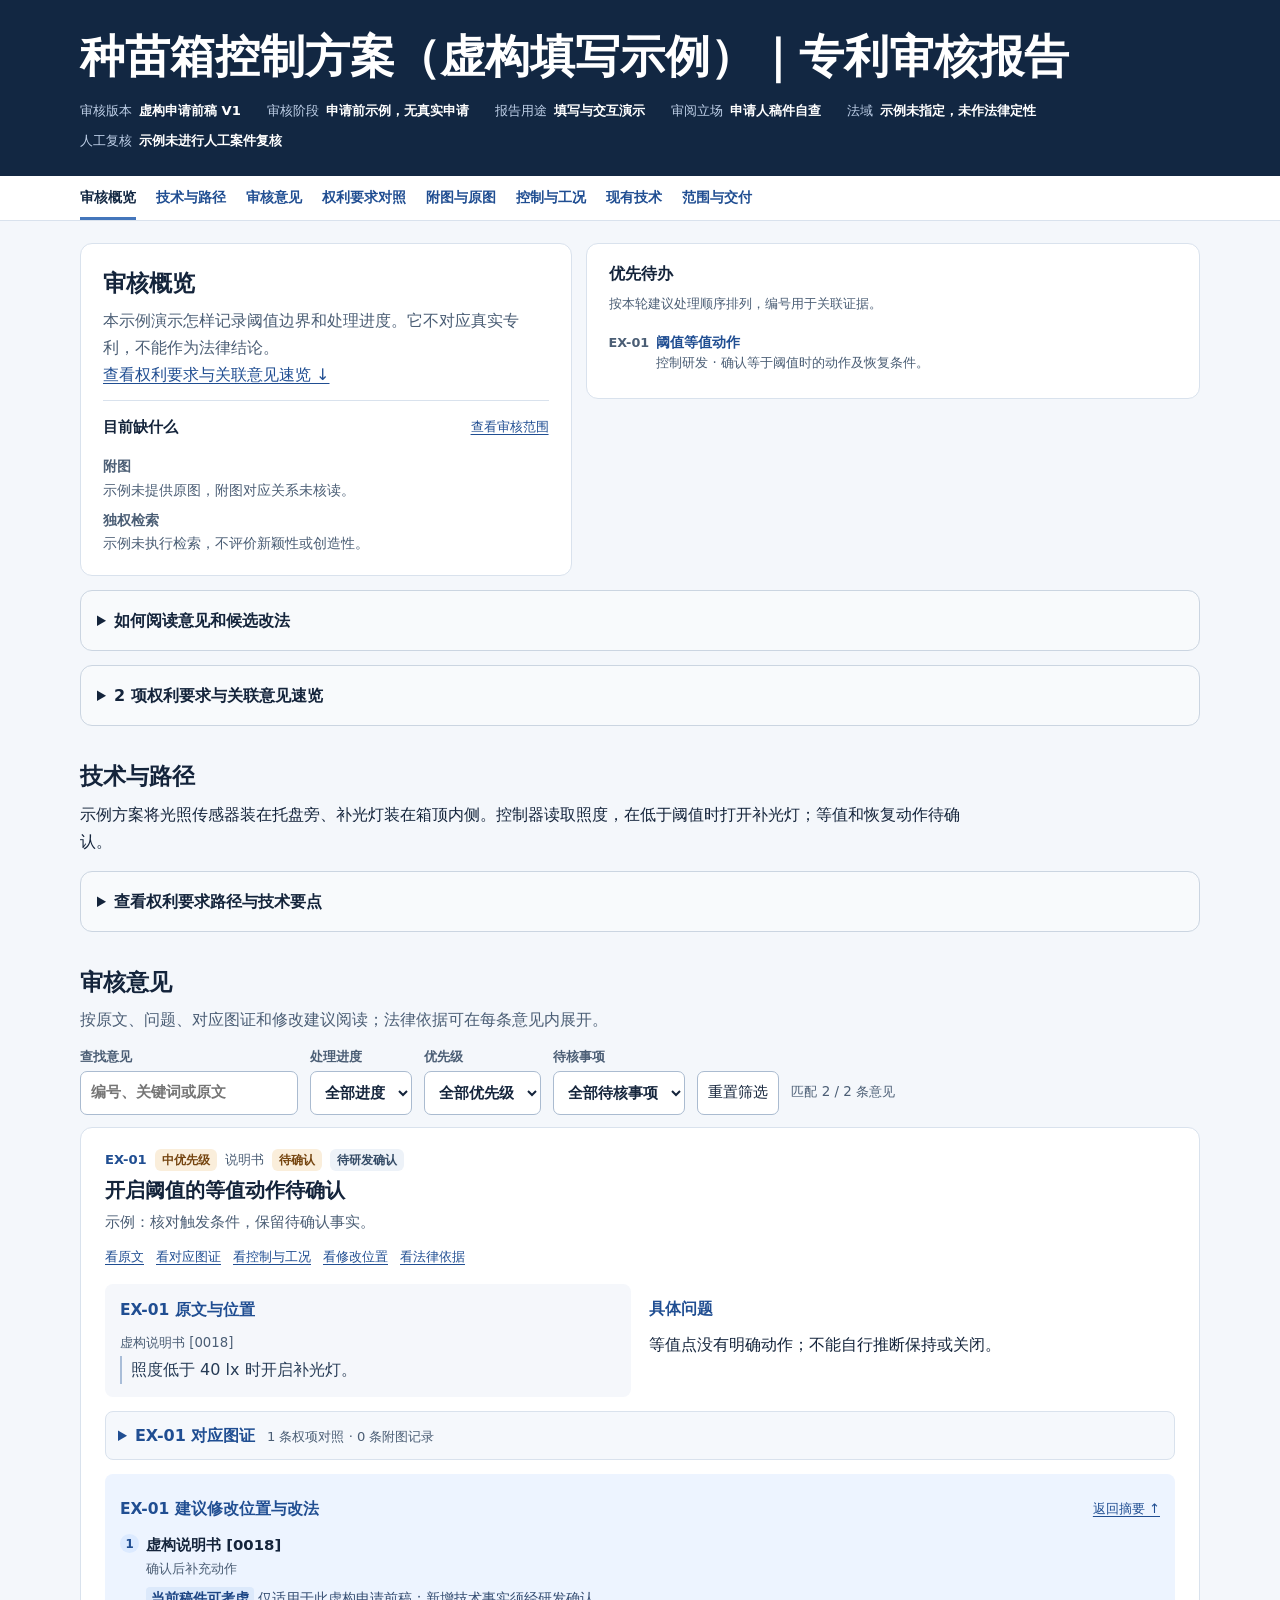
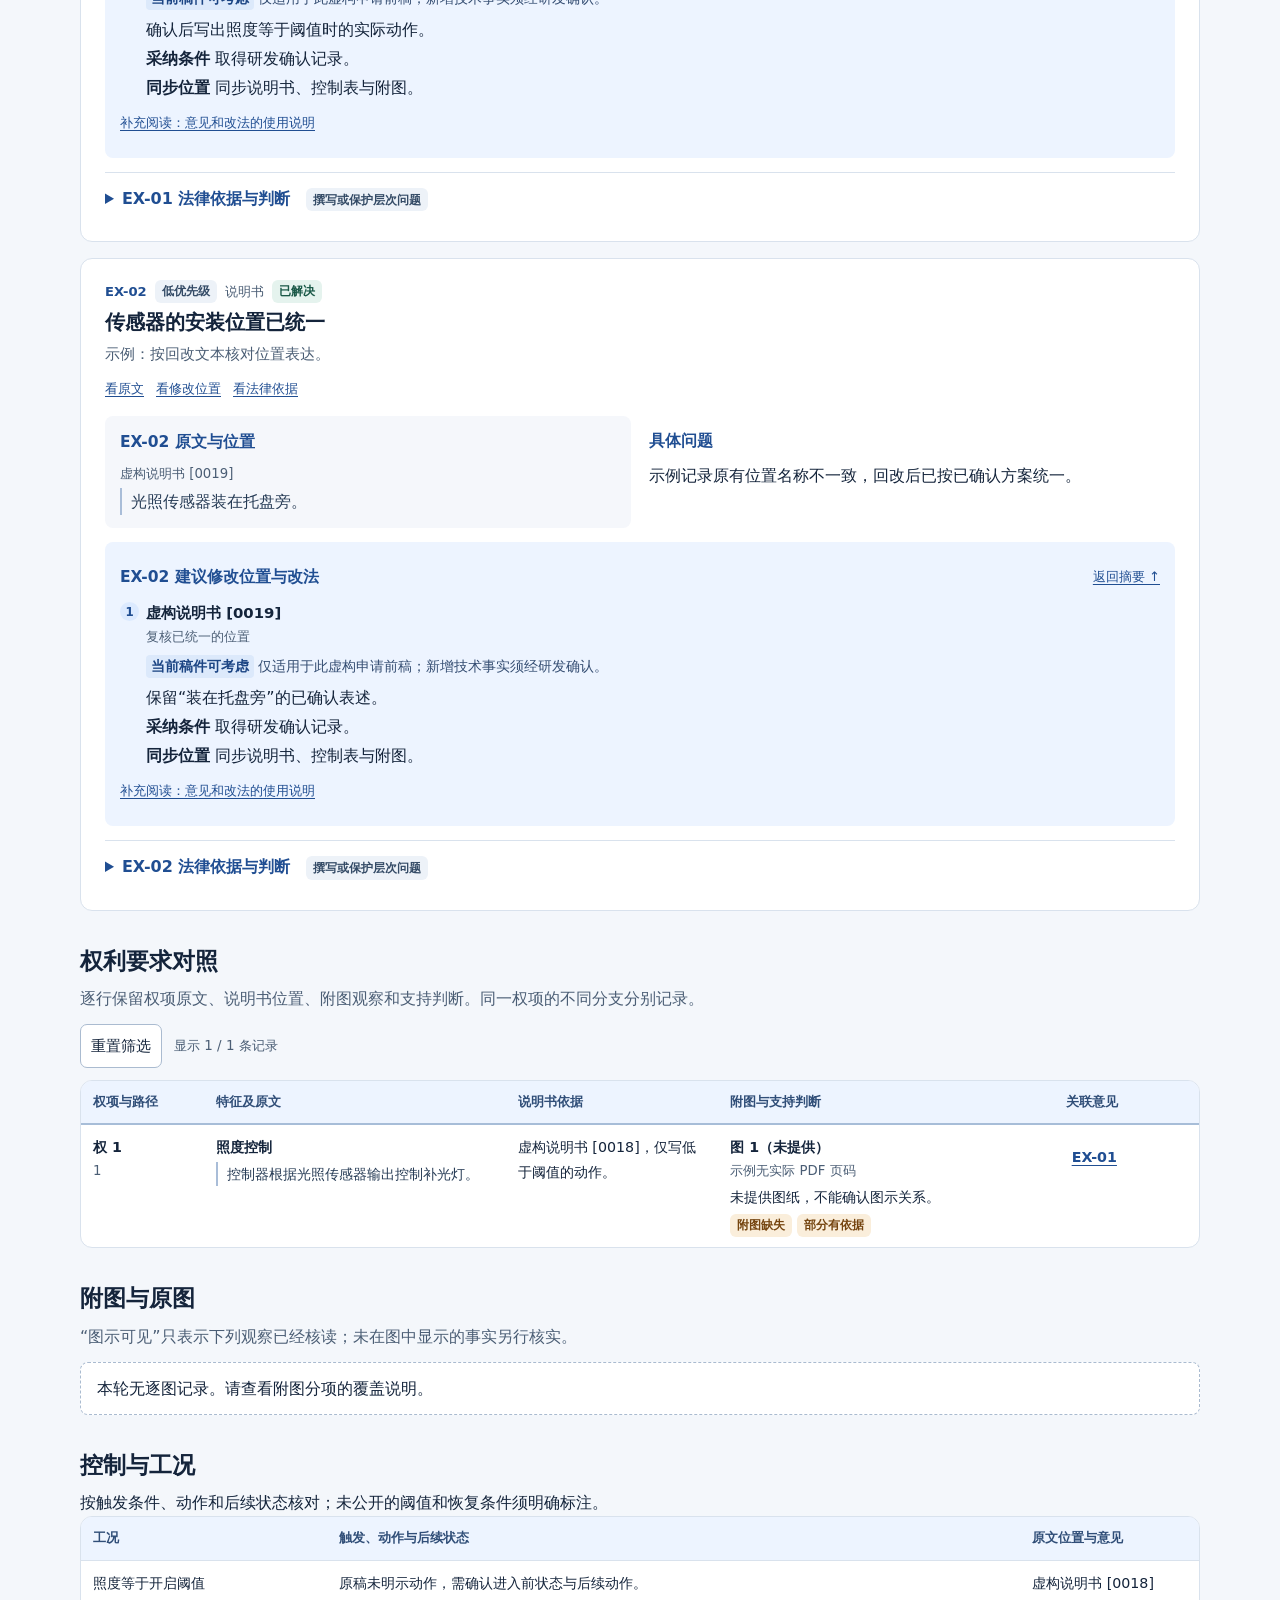
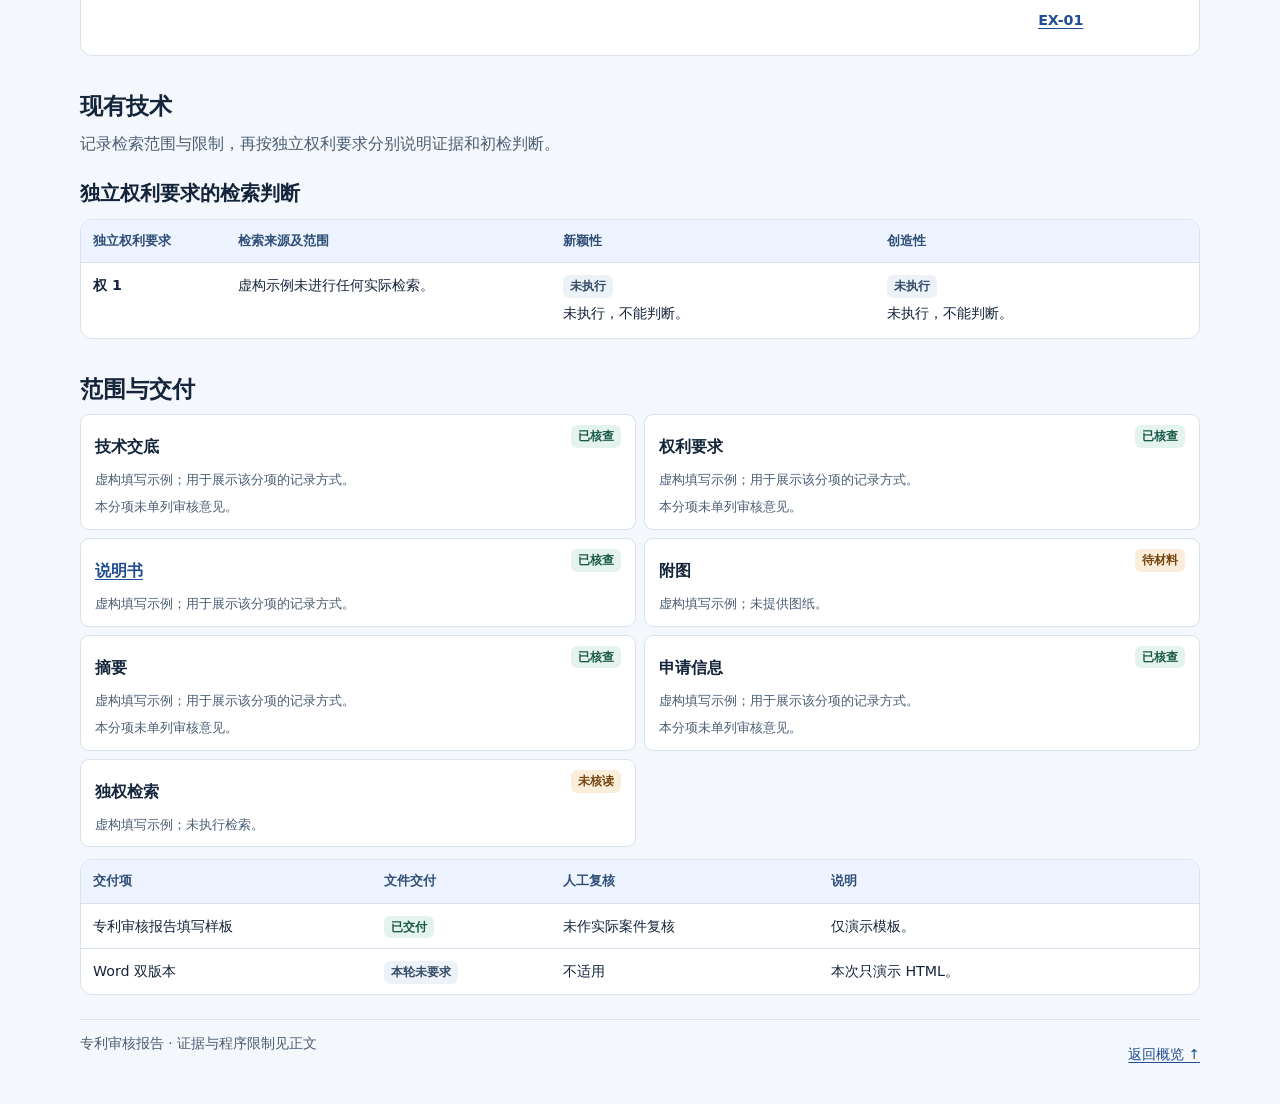
==== patent-draft-review/examples/example-report.html @ 69f3746d "Publish Patent Review Kit v0.4.0" ====
<!doctype html>
<html lang="zh-CN">
<head>
  <meta charset="utf-8">
  <meta name="viewport" content="width=device-width, initial-scale=1">
  <title>种苗箱控制方案（虚构填写示例）｜专利审核报告</title>
  <style>:root {
  color-scheme: light;
  --bg: #f4f7fb;
  --paper: #fff;
  --ink: #14243b;
  --muted: #4b5e75;
  --blue: #204e92;
  --line: #d9e2ed;
  --soft: #edf4ff;
  font: 16px/1.7 "Microsoft YaHei UI", "PingFang SC", "Noto Sans CJK SC", system-ui, sans-serif;
}
* { box-sizing: border-box; }
body { margin: 0; background: var(--bg); color: var(--ink); }
[hidden] { display: none !important; }
a { color: var(--blue); text-underline-offset: .2em; }
a:hover { color: #13386d; }
:focus-visible { outline: 3px solid #2867bc; outline-offset: 4px; }
.container { width: min(1120px, calc(100% - 48px)); margin-inline: auto; }
h1, h2, h3, h4, h5, p, dl, dd { margin: 0; }
h1, h2, h3, p, li, td, dd, a { overflow-wrap: anywhere; }
h2 { font-size: 1.45rem; line-height: 1.35; }
h3 { font-size: 1.28rem; line-height: 1.45; }
h4 { font-size: .88rem; color: var(--blue); margin-bottom: 8px; }
.skip { position: absolute; top: 10px; left: 20px; z-index: 5; padding: 8px 16px; background: white; transform: translateY(-150%); }
.skip:focus { transform: none; }
.hero { background: #122742; color: white; padding: 30px 0 24px; }
h1 { font-size: clamp(1.85rem, 5vw, 2.8rem); letter-spacing: -.025em; line-height: 1.2; margin-bottom: 16px; }

.patent-meta { display: flex; flex-wrap: wrap; gap: 8px 26px; }
.patent-meta > div { display: flex; flex-wrap: wrap; gap: 2px 7px; min-width: 0; max-width: 100%; font-size: .82rem; }
.patent-meta dt { color: #bfd0e8; }
.patent-meta dd { min-width: 0; font-weight: 700; font-variant-numeric: tabular-nums; white-space: pre-wrap; }
.navigation { position: sticky; top: 0; z-index: 2; background: var(--paper); border-bottom: 1px solid var(--line); }
.navigation .container { display: flex; flex-wrap: wrap; align-items: center; gap: 0 20px; }
.navigation a { display: inline-flex; align-items: center; min-height: 44px; text-decoration: none; font-weight: 700; font-size: .88rem; white-space: nowrap; }
.navigation a:hover, .navigation a:focus-visible { text-decoration: underline; }
.navigation a[aria-current="location"] { box-shadow: inset 0 -3px #4476bb; color: #122742; }
section, .issue, .original, .related, .related-records, .legal, .edits, #main { scroll-margin-top: calc(var(--nav-height, 89px) + 18px); }
main { padding-block: 22px 28px; }
.overview { display: grid; grid-template-columns: 1fr 1.25fr; align-items: start; gap: 14px; }
.panel, .issue, table { background: var(--paper); border: 1px solid var(--line); border-radius: 12px; }
.summary, .priority { padding: 19px 22px; min-width: 0; }
.summary h2 { margin-block: 4px 8px; }
.summary p, .intro { color: var(--muted); }

.gaps { border-top: 1px solid var(--line); margin-top: 12px; padding-top: 4px; }
.section-head { display: flex; align-items: center; justify-content: space-between; gap: 0 10px; flex-wrap: wrap; }
.section-head h4 { margin: 0; }
.gaps h3 { font-size: .95rem; }
.gaps ul { list-style: none; padding: 0; margin: 0; color: var(--muted); font-size: .87rem; }
.gaps li + li { margin-top: 3px; }
.gaps a, .return-link { display: inline-flex; min-height: 44px; align-items: center; font-size: .82rem; }
.priority h2 { font-size: 1.02rem; }
.priority ul { margin: 6px 0 0; padding: 0; list-style: none; }
.priority li { display: flex; align-items: center; gap: 8px; min-height: 44px; border-bottom: 1px solid var(--line); color: var(--muted); font-size: .88rem; }
.priority li:last-child { border: 0; }
.priority a:hover { text-decoration: underline; }
.priority a { flex: 1; display: flex; align-items: center; min-width: 0; min-height: 44px; padding-block: 5px; text-decoration: none; line-height: 1.45; font-weight: 700; }
.priority .action-link { display: grid; grid-template-columns: 3.4em minmax(0, 1fr); align-items: baseline; padding-block: 6px; }
.action-link > b { color: var(--muted); font-size: .8rem; overflow-wrap: anywhere; }
.action-link small { font-weight: 400; line-height: 1.4; margin-top: 2px; }
.keep { white-space: nowrap; }
.section { margin-top: 34px; }
.section > h2 { margin-bottom: 9px; }
.intro { margin-bottom: 12px; }
.toolbar { display: flex; flex-wrap: wrap; align-items: flex-end; gap: 8px 12px; margin-bottom: 12px; }
.toolbar label { display: grid; gap: 3px; min-width: 0; max-width: 100%; font-size: .81rem; color: var(--muted); font-weight: 700; }
button, select, input { font: inherit; font-size: .91rem; color: var(--ink); min-height: 44px; border: 1px solid #aabbd0; border-radius: 7px; padding: 6px 10px; background: var(--paper); }
input { width: 15em; max-width: 100%; }
select { min-width: 0; max-width: min(19em, 100%); }
button { cursor: pointer; }
button:hover { background: var(--soft); }
output { align-self: flex-end; min-height: 44px; display: flex; align-items: center; font-size: .84rem; color: var(--muted); }
.empty { padding: 12px 16px; border: 1px dashed #aabbd0; border-radius: 8px; background: var(--paper); }
.issue-list { display: grid; gap: 16px; }
.issue { padding: 21px 24px; }
.issue:target { border-left: 3px solid #4476bb; }
.issue-meta { display: flex; flex-wrap: wrap; align-items: center; gap: 8px; font-size: .82rem; color: var(--muted); }
.issue-meta b { color: var(--blue); font-variant-numeric: tabular-nums; }
.filter-exception { color: #754510; }
.chip { display: inline-block; border-radius: 6px; padding: 2px 7px; background: #edf2f8; color: #344b66; font-size: .76rem; font-weight: 700; line-height: 1.55; }
.chip.high, .chip.danger { color: #852e28; background: #fbe9e6; }
.chip.medium, .chip.partial, .chip.unclear, .chip.warn { color: #754510; background: #faeedb; }
.chip.reviewed, .chip.seen, .chip.supported, .chip.good { color: #195847; background: #e5f3ee; }
.issue-heading { margin-block: 5px 4px; }
.issue-summary { color: var(--muted); font-size: .93rem; }
.issue-jumps { display: flex; gap: 0 12px; flex-wrap: wrap; font-size: .83rem; margin-bottom: 5px; }
.issue-jumps a { display: inline-flex; align-items: center; min-height: 44px; }
.issue-reading { display: grid; grid-template-columns: repeat(2, minmax(0, 1fr)); gap: 18px; }
.issue ul, .issue ol { padding: 0; margin: 0; list-style: none; }
.original { padding: 13px 15px; background: #f5f7fb; border-radius: 8px; }
.original li + li, .legal li + li, .edits li + li { margin-top: 9px; }
.location, .sub, small { display: block; color: var(--muted); font-size: .83rem; }
.original blockquote + .location { margin-top: 7px; }
blockquote { margin: 2px 0 0; border-left: 2px solid #a9bdd8; padding-left: 9px; color: #263b55; }
.finding { padding-block: 12px; }
.related { margin-top: 14px; border: 1px solid var(--line); border-radius: 8px; background: #f5f8fc; }
.related summary { min-height: 44px; padding: 10px 12px; cursor: pointer; color: var(--blue); font-weight: 700; }
.related summary span { margin-inline-start: 6px; font-size: .82rem; color: var(--muted); font-weight: 400; }
.related-content { padding: 0 12px 6px; }
.related h5 { font-size: .88rem; color: var(--blue); margin: 10px 0 5px; }
.related-table th:first-child { width: 18%; }
.legal { margin-top: 14px; padding-top: 12px; border-top: 1px solid var(--line); }
.legal li p, .edits li p { margin-top: 2px; }
.legal strong, .edits strong { font-size: .93rem; }
.edits { margin-top: 14px; padding: 13px 15px; border-radius: 8px; background: var(--soft); }
.edits ol { counter-reset: edits; }
.edits li { position: relative; counter-increment: edits; padding-left: 26px; }
.edits li::before { content: counter(edits); position: absolute; left: 0; top: 3px; display: grid; place-items: center; width: 19px; height: 19px; border-radius: 50%; background: #dceaff; color: #204e92; font-size: .74rem; font-weight: 700; }
.stage-note { color: #344d72; font-size: .87rem; line-height: 1.5; padding-block: 4px; }
.stage-note b { display: inline-block; background: #dce9fb; color: #1c4584; padding: 1px 5px; border-radius: 4px; }
table { width: 100%; border-collapse: separate; border-spacing: 0; text-align: left; overflow: hidden; table-layout: fixed; }
th, td { vertical-align: top; padding: 10px 12px; }
th { background: var(--soft); font-size: .82rem; color: #304e78; }
td { font-size: .89rem; border-top: 1px solid var(--line); }
td p { margin-block: 3px; }
.cell-label { display: none; }
.table-wrap .issue-link { display: inline-flex; align-items: center; min-height: 44px; max-width: 100%; margin-inline-end: 3px; padding-inline: 6px; font-weight: 700; }
.coverage { display: grid; grid-template-columns: repeat(2, minmax(0, 1fr)); gap: 8px; margin-bottom: 12px; }
footer { display: flex; justify-content: space-between; gap: 8px; margin-top: 24px; padding-top: 12px; border-top: 1px solid var(--line); color: var(--muted); font-size: .85rem; }
footer a, .section-link { display: inline-flex; align-items: center; min-height: 44px; }
@media screen and (max-width: 780px) {
  .overview, .issue-reading { grid-template-columns: 1fr; gap: 10px; }
  .finding { padding-block: 4px; }
  table, tbody { display: block; border: 0; background: transparent; border-radius: 0; overflow: visible; }
  thead { position: absolute; clip-path: inset(50%); width: 1px; height: 1px; overflow: hidden; }
  tr { display: block; background: var(--paper); border: 1px solid var(--line); border-radius: 9px; padding: 7px 12px; margin-bottom: 8px; }
  td { display: grid; grid-template-columns: minmax(6.3em, 24%) minmax(0, 1fr); gap: 6px; border: 0; padding: 4px 0; }
  .cell-label { display: block; color: var(--muted); font-weight: 700; font-size: .79rem; }
}
@media screen and (max-width: 520px) {
  .container { width: calc(100% - 28px); }
  .hero { padding: 14px 0 12px; }
  h1 { margin-bottom: 10px; font-size: clamp(1.32rem, 5.7vw, 1.65rem); }
  .patent-meta { gap: 4px 12px; }
  .navigation .container { display: grid; grid-template-columns: repeat(4, minmax(0, 1fr)); gap: 0; text-align: center; }
  .navigation a { justify-content: center; white-space:normal; line-height:1.35; padding:6px 2px; }
  section, .issue, .original, .related, .related-records, .legal, .edits, #main { scroll-margin-top: calc(var(--nav-height, 89px) + 18px); }
  main { padding-top: 14px; }
  .section { margin-top: 26px; }
  .summary, .priority, .issue { padding: 14px; }
  .summary p { font-size: .93rem; line-height: 1.5; }
  .summary h2 { font-size: 1.25rem; margin-block: 2px 5px; }
  .issue h3 { font-size: 1.15rem; }
  .issue-heading { margin-bottom: 2px; }
  .coverage { grid-template-columns: 1fr; }
  .toolbar { display: grid; grid-template-columns: repeat(2, minmax(0, 1fr)); }
  .toolbar .search-control { grid-column: 1/-1; }
  input { width: 100%; }
  select { width: 100%; }
}
@media print {
  :root { font-size: 11pt; }
  body { background: white; }
  .container { width: 100%; }
  .hero { background: white; color: var(--ink); padding: 0; }
  .hero dt { color: var(--muted); }
  .navigation, .toolbar, .skip, .filter-empty, .issue-jumps, .related, .return-link, .filter-exception { display: none !important; }
  .overview, .issue-reading, .coverage { display: block; }
  .issue, .panel, .coverage-row { box-shadow: none; }
  .issue h3, .issue h4, h2 { break-after: avoid; }
  .issue li, tr { break-inside: avoid; }
  .issue[hidden] { display: block !important; }
  tr[hidden] { display: revert !important; }
}
@page { margin: 13mm; }

.copy { white-space: pre-wrap; overflow-wrap: anywhere; }
.chip { max-width: 100%; overflow-wrap: anywhere; }
.priority .chip { flex: none; }
.original, .finding, .coverage-row, .table-wrap { min-width: 0; }
.coverage-row { display: flex; justify-content: space-between; align-items: flex-start; gap: 8px; padding: 10px 14px; background: var(--paper); border: 1px solid var(--line); border-radius: 9px; }
.coverage-row .chip { flex: none; }
.section-link { font-weight: 700; }
.filter-empty { margin-bottom: 10px; }

.matrix th:nth-child(1) { width: 11%; }
.matrix th:nth-child(2) { width: 27%; }
.matrix th:nth-child(3) { width: 19%; }
.matrix th:nth-child(5) { width: 13%; }
.figure-table th:nth-child(1) { width: 20%; }
.figure-table th:nth-child(3) { width: 16%; }
.search-table th:nth-child(1) { width: 13%; }
.delivery-table th:nth-child(1) { width: 26%; }
.delivery-table th:nth-child(2) { width: 16%; }
@media print {
  .coverage-row { margin-bottom: 5px; break-inside: avoid; }
  .table-wrap .issue-link { min-height: 0; padding: 0; }
  th, td { padding: 5px; font-size: 9pt; }
}
  
      .review-extra{padding:1rem;border:1px solid #cbd5e1;border-radius:12px;background:#f8fafc;margin:1rem 0}
      .review-extra summary{font-weight:700;cursor:pointer}.review-extra ul{padding-inline-start:1.25rem}
      .review-extra li{margin:.5rem 0}.review-extra li small{margin-left:.4rem;color:#475569}
      .review-extra li p{margin:.25rem 0 .85rem}
      .review-gallery{display:grid;grid-template-columns:repeat(auto-fit,minmax(min(270px,100%),1fr));gap:1rem;margin-top:1rem}
      .review-gallery figure{margin:0}.review-gallery img{width:100%;height:auto;border:1px solid #cbd5e1;background:white}
      h1{letter-spacing:normal}
      h4{font-size:.97rem;font-weight:700}
      .reading-note{font-size:.82rem;color:var(--muted);margin-bottom:8px}
      .conclusion-points p+p{margin-top:10px}
      .conclusion-points b{display:block;color:var(--ink)}
      .chip.neutral{color:#344b66;background:#edf2f8}
      #mechanism>p{max-width:56rem;margin-bottom:12px}
      #mechanism .term-note{font-size:.88rem;color:var(--muted)}
      .document-key{padding:10px 14px;margin:4px 0 12px;background:#f5f7fb;border-radius:8px;font-size:.87rem}
      .document-key a{display:block;margin-top:4px}
      #drawing-pages,#reference-patents{margin-top:18px}
      #drawing-pages,#reference-patents,#reading-guide{scroll-margin-top:calc(var(--nav-height,89px) + 18px)}
      .legal summary{cursor:pointer;font-weight:700;color:var(--blue);padding-bottom:8px}
      .legal-body{padding:5px 0 10px}
      
      .gaps b{display:block;margin-top:6px}
      .context-links{margin-bottom:12px}
      
      .matrix blockquote{overflow-wrap:break-word;word-break:normal} .original blockquote{overflow-wrap:break-word;word-break:normal}
      @media screen and (max-width:520px){.navigation a{font-size:.79rem}}
      @media print{.review-extra{break-inside:auto}.review-gallery{grid-template-columns:repeat(3,1fr)}
      .legal summary{display:block}#reading-guide{break-inside:avoid}}
    
      :root{--nav-height:89px}@media(min-width:1101px){:root{--nav-height:45px}}
      .legal summary .chip{margin-left:10px;vertical-align:middle;font-size:.78rem}
      .overview-extra{grid-column:1/-1;margin:0}.overview-extra summary h3{display:inline;font-size:1rem}
      .overview-extra>p{margin:12px 0;max-width:52rem}
      .matrix tr.claim-group-start td{border-top:2px solid #a7bdd8}
      .summary p,.issue-summary,.finding p{max-width:42rem}
      .edits .copy{max-width:48rem}.search-scope>p{max-width:56rem}
      #reference-patents,.search-scope{margin:0}#search h3{margin:22px 0 10px}
      #search h3+details.review-extra{margin-top:0}
      .search-scope th:first-child{width:24%}
      #conditions th:first-child{width:22%}#conditions th:nth-child(3){width:16%}
      #claim-overview th:first-child{width:18%}#claim-overview th:nth-child(2){width:30%}
      #claim-overview th:nth-child(3){width:52%}
      #claim-overview{scroll-margin-top:calc(var(--nav-height,89px) + 18px)}
      #claim-overview td a{display:inline-block;min-height:44px;line-height:44px;padding:0 3px}
      .coverage-note{display:block;margin-top:5px;color:var(--muted)}
      .delivery-table th:nth-child(3){width:24%}.priority li{break-inside:avoid}
      .reading-note{margin:8px 0 10px}
      .print-evidence-links{display:none}
      @media print{.print-evidence-links{display:block;font-size:9pt;color:#475569;margin:8px 0}}
      @media screen and (max-width:780px){
        .matrix tr.claim-group-start{border-top:3px solid #a7bdd8;margin-top:22px}
        .matrix tr.claim-group-start td{border-top:0}
        .legal summary .chip{margin:5px 0 0 8px;white-space:normal}
      }
    
/* Shared content components: titles, evidence reading and print preservation. */
.reference-list{list-style:none;padding:0}.reference-list li+li{margin-top:16px}
.reference-list li{scroll-margin-top:calc(var(--nav-height,89px) + 18px)}
.reference-list a{display:inline-flex;align-items:center;min-height:44px}
.reference-list p{max-width:56rem}.review-extra>p{margin-top:10px}
.review-extra summary h3{display:inline;font-size:1rem}
#drawing-pages h3{margin:22px 0 10px}.review-gallery figcaption{font-size:.85rem;color:var(--muted)}
.reading-note{font-variant-numeric:tabular-nums}
@media print{
  .overview-links,.edits>.return-link{display:none}
  .review-gallery{display:block}.review-gallery figure{break-inside:avoid;margin:10mm 0}
  .review-gallery img{display:block;width:auto;max-width:100%;max-height:225mm;margin:auto}
  .review-extra summary{list-style:none}.review-extra summary::marker{content:""}
  #claim-overview td a{min-height:0;line-height:inherit}
}
</style>
</head>
<body>
  <a class="skip" href="#main">跳到报告正文</a>
  <header class="hero"><div class="container"><h1>种苗箱控制方案（虚构填写示例）｜专利审核报告</h1><dl class="patent-meta"><div><dt>审核版本</dt><dd>虚构申请前稿 V1</dd></div><div><dt>审核阶段</dt><dd>申请前示例，无真实申请</dd></div><div><dt>报告用途</dt><dd>填写与交互演示</dd></div><div><dt>审阅立场</dt><dd>申请人稿件自查</dd></div><div><dt>法域</dt><dd>示例未指定，未作法律定性</dd></div><div><dt>人工复核</dt><dd>示例未进行人工案件复核</dd></div></dl></div></header>
  <nav class="navigation" aria-label="报告章节"><div class="container"><a href="#overview">审核概览</a><a href="#mechanism">技术与路径</a><a href="#issues">审核意见</a><a href="#evidence">权利要求对照</a><a href="#figures">附图与原图</a><a href="#conditions">控制与工况</a><a href="#search">现有技术</a><a href="#delivery">范围与交付</a></div></nav>
  <main id="main" class="container" tabindex="-1">
    <section id="overview" class="overview" aria-labelledby="overview-title"><div class="panel summary"><h2 id="overview-title">审核概览</h2><p class="copy">本示例演示怎样记录阈值边界和处理进度。它不对应真实专利，不能作为法律结论。</p><p class="overview-links"><a href="#claim-overview">查看权利要求与关联意见速览 ↓</a></p><div class="gaps"><div class="section-head"><h3>目前缺什么</h3><a href="#delivery">查看审核范围</a></div><ul><li><b>附图</b>示例未提供原图，附图对应关系未核读。</li><li><b>独权检索</b>示例未执行检索，不评价新颖性或创造性。</li></ul></div></div><aside class="panel priority" aria-labelledby="priority-title"><h2 id="priority-title">优先待办</h2><p class="reading-note">按本轮建议处理顺序排列，编号用于关联证据。</p><ul><li><a class="action-link" href="#issue-EX-01"><b>EX-01</b><span><strong>阈值等值动作</strong><small>控制研发 · 确认等于阈值时的动作及恢复条件。</small></span></a></li></ul></aside><details class="review-extra overview-extra" id="reading-guide" tabindex="-1"><summary><h3>如何阅读意见和候选改法</h3></summary><p class="copy">意见编号用于稳定关联证据，处理顺序以优先级和待办为准。待核事项、处理进度和法律判断分别记录。</p><a class="return-link" id="guide-return" href="#overview" hidden>返回来源意见</a></details><details class="review-extra overview-extra" id="claim-overview" tabindex="-1"><summary><h3>2 项权利要求与关联意见速览</h3></summary><p>关联意见据“权利要求对照”逐行汇总。编号链接可查看完整标题、证据和建议。未列关联意见不表示已排除风险；本表不单独作侵权或无效结论。</p><div class="table-wrap"><table role="table"><thead role="rowgroup"><tr role="row"><th scope="col" role="columnheader">权利要求</th><th scope="col" role="columnheader">类型及引用</th><th scope="col" role="columnheader">关联意见</th></tr></thead><tbody role="rowgroup"><tr role="row"><td role="cell"><span class="cell-label" aria-hidden="true">权利要求</span><div><span class="keep">权 1</span></div></td><td role="cell"><span class="cell-label" aria-hidden="true">类型及引用</span><div>独立权利要求</div></td><td role="cell"><span class="cell-label" aria-hidden="true">关联意见</span><div><a href="#issue-EX-01" title="开启阈值的等值动作待确认" aria-label="EX-01 开启阈值的等值动作待确认">EX-01</a></div></td></tr><tr role="row"><td role="cell"><span class="cell-label" aria-hidden="true">权利要求</span><div><span class="keep">权 2</span></div></td><td role="cell"><span class="cell-label" aria-hidden="true">类型及引用</span><div>从属权利要求，引用<span class="keep">权 1</span></div></td><td role="cell"><span class="cell-label" aria-hidden="true">关联意见</span><div>未单列关联意见</div></td></tr></tbody></table></div></details></section>
<section id="mechanism" class="section " aria-labelledby="mechanism-title"><h2 id="mechanism-title">技术与路径</h2><p class="copy">示例方案将光照传感器装在托盘旁、补光灯装在箱顶内侧。控制器读取照度，在低于阈值时打开补光灯；等值和恢复动作待确认。</p><details class="review-extra " id="claim-paths" tabindex="-1"><summary><h3>查看权利要求路径与技术要点</h3></summary><p class="copy">从属项继承其实际引用路径中的全部限定，再增加自身限定。兄弟项不自动组合；择一引用按各条路径分别核对。</p><ul><li><strong><span class="keep">权 1</span></strong> 控制器根据照度控制箱顶补光灯。<small>路径：1</small></li><li><strong><span class="keep">权 2</span></strong> 传感器装在托盘旁。<small>路径：1 → 2</small></li></ul></details></section>
<section id="issues" class="section " aria-labelledby="issues-title"><h2 id="issues-title">审核意见</h2><p class="intro">按原文、问题、对应图证和修改建议阅读；法律依据可在每条意见内展开。</p><div class="toolbar" hidden><label class="search-control">查找意见<input id="issue-query" type="search" placeholder="编号、关键词或原文"></label><label hidden>分项<select id="section-filter"><option value="">全部分项</option><option value="description">说明书</option></select></label><label>处理进度<select id="issue-filter"><option value="">全部进度</option><option value="pending">待确认</option><option value="resolved">已解决</option></select></label><label>优先级<select id="priority-filter"><option value="">全部优先级</option><option value="medium">中优先级</option><option value="low">低优先级</option></select></label><label>待核事项<select id="confirmation-filter"><option value="">全部待核事项</option><option value="technical">待研发确认</option><option value="none">无待核事项</option></select></label><button id="reset-issues" type="button">重置筛选</button><output id="issue-count" aria-live="polite"></output></div><p class="empty filter-empty" id="issue-empty" hidden>没有符合当前筛选条件的意见，请调整条件。</p><div class="issue-list">
<article class="issue" id="issue-EX-01" data-section="description" data-status="pending" data-confirmation="technical" data-priority="medium" tabindex="-1">
  <div class="issue-meta"><b>EX-01</b><span class="chip warn">中优先级</span><span>说明书</span><span class="chip warn">待确认</span><span class="chip neutral">待研发确认</span>
    <span class="filter-exception" hidden>已定位到筛选条件外的意见</span></div>
  <div class="issue-heading"><h3>开启阈值的等值动作待确认</h3></div><p class="issue-summary">示例：核对触发条件，保留待确认事实。</p>
  <nav class="issue-jumps" aria-label="EX-01 小节"><a href="#original-EX-01">看原文</a><a href="#related-EX-01">看对应图证</a><a href="#conditions">看控制与工况</a><a href="#edit-EX-01">看修改位置</a><a href="#law-EX-01">看法律依据</a></nav>
  
  <div class="issue-reading">
    <div class="original" id="original-EX-01" tabindex="-1"><h4>EX-01 原文与位置</h4><ul><li><span class="location">虚构说明书 [0018]</span><blockquote class="copy">照度低于 40 lx 时开启补光灯。</blockquote></li></ul></div>
    <div class="finding"><h4>具体问题</h4><p class="copy">等值点没有明确动作；不能自行推断保持或关闭。</p></div>
  </div>
  <details class="related" id="related-EX-01" data-issue="EX-01" tabindex="-1"><summary>EX-01 对应图证 <span>1 条权项对照 · 0 条附图记录</span></summary><div class="related-content"><div class="issue-jumps"><a class="return-link" href="#issue-EX-01">返回摘要 ↑</a></div><div class="related-records" data-source="evidence"><h5>EX-01 权项对照</h5><p class="related-fallback"><a href="#evidence">查看完整权项对照</a></p></div><a class="return-link" href="#issue-EX-01">返回摘要 ↑</a></div></details><p class="print-evidence-links">EX-01 关联图证共 1 条权项对照 · 0 条附图记录。完整内容见“权利要求对照”和“附图与原图”中标有本意见编号的记录。</p>
  <div class="edits" id="edit-EX-01" tabindex="-1">
    <div class="section-head"><h4>EX-01 建议修改位置与改法</h4><a class="return-link" href="#issue-EX-01">返回摘要 ↑</a></div>
    <ol><li><strong>虚构说明书 [0018]</strong><span class="sub">确认后补充动作</span><p class="stage-note"><b>当前稿件可考虑</b> 仅适用于此虚构申请前稿；新增技术事实须经研发确认。</p><p class="copy">确认后写出照度等于阈值时的实际动作。</p><p class="edit-detail"><b>采纳条件</b> 取得研发确认记录。</p><p class="edit-detail"><b>同步位置</b> 同步说明书、控制表与附图。</p></li></ol>
    <a class="return-link" href="#reading-guide">补充阅读：意见和改法的使用说明</a>
  </div>
  <details class="legal" id="law-EX-01" tabindex="-1">
    <summary>EX-01 法律依据与判断 <span class="chip neutral">撰写或保护层次问题</span></summary>
    <div class="legal-body"><p class="copy">仅演示撰写问题记录，没有取得真实专利或适用法律材料，未作法律定性。</p>
    <a class="return-link" href="#issue-EX-01">返回摘要 ↑</a></div>
  </details>
</article>
<article class="issue" id="issue-EX-02" data-section="description" data-status="resolved" data-confirmation="none" data-priority="low" tabindex="-1">
  <div class="issue-meta"><b>EX-02</b><span class="chip neutral">低优先级</span><span>说明书</span><span class="chip good">已解决</span>
    <span class="filter-exception" hidden>已定位到筛选条件外的意见</span></div>
  <div class="issue-heading"><h3>传感器的安装位置已统一</h3></div><p class="issue-summary">示例：按回改文本核对位置表达。</p>
  <nav class="issue-jumps" aria-label="EX-02 小节"><a href="#original-EX-02">看原文</a><a href="#edit-EX-02">看修改位置</a><a href="#law-EX-02">看法律依据</a></nav>
  
  <div class="issue-reading">
    <div class="original" id="original-EX-02" tabindex="-1"><h4>EX-02 原文与位置</h4><ul><li><span class="location">虚构说明书 [0019]</span><blockquote class="copy">光照传感器装在托盘旁。</blockquote></li></ul></div>
    <div class="finding"><h4>具体问题</h4><p class="copy">示例记录原有位置名称不一致，回改后已按已确认方案统一。</p></div>
  </div>
  
  <div class="edits" id="edit-EX-02" tabindex="-1">
    <div class="section-head"><h4>EX-02 建议修改位置与改法</h4><a class="return-link" href="#issue-EX-02">返回摘要 ↑</a></div>
    <ol><li><strong>虚构说明书 [0019]</strong><span class="sub">复核已统一的位置</span><p class="stage-note"><b>当前稿件可考虑</b> 仅适用于此虚构申请前稿；新增技术事实须经研发确认。</p><p class="copy">保留“装在托盘旁”的已确认表述。</p><p class="edit-detail"><b>采纳条件</b> 取得研发确认记录。</p><p class="edit-detail"><b>同步位置</b> 同步说明书、控制表与附图。</p></li></ol>
    <a class="return-link" href="#reading-guide">补充阅读：意见和改法的使用说明</a>
  </div>
  <details class="legal" id="law-EX-02" tabindex="-1">
    <summary>EX-02 法律依据与判断 <span class="chip neutral">撰写或保护层次问题</span></summary>
    <div class="legal-body"><p class="copy">仅演示撰写问题记录，没有取得真实专利或适用法律材料，未作法律定性。</p>
    <a class="return-link" href="#issue-EX-02">返回摘要 ↑</a></div>
  </details>
</article></div></section>
<section id="evidence" class="section matrix" aria-labelledby="evidence-title"><h2 id="evidence-title">权利要求对照</h2><p class="intro">逐行保留权项原文、说明书位置、附图观察和支持判断。同一权项的不同分支分别记录。</p><div class="toolbar" hidden><label hidden>权利要求<select id="claim-filter"><option value="">全部权项</option><option value="权 1">权 1</option></select></label><label hidden>图示状态<select id="visual-filter"><option value="">全部图示状态</option><option value="missing">附图缺失</option></select></label><button id="reset-evidence" type="button">重置筛选</button><output id="evidence-count" aria-live="polite"></output></div><p class="empty filter-empty" id="evidence-empty" hidden>没有符合当前筛选条件的权项记录。</p><div class="table-wrap"><table role="table"><thead role="rowgroup"><tr role="row"><th scope="col" role="columnheader">权项与路径</th><th scope="col" role="columnheader">特征及原文</th><th scope="col" role="columnheader">说明书依据</th><th scope="col" role="columnheader">附图与支持判断</th><th scope="col" role="columnheader">关联意见</th></tr></thead><tbody role="rowgroup"><tr role="row" class="claim-group-start" data-claim="权 1" data-visual="missing" data-related="EX-01"><td role="cell"><span class="cell-label" aria-hidden="true">权项与路径</span><div><strong>权 1</strong><small>1</small></div></td><td role="cell"><span class="cell-label" aria-hidden="true">特征及原文</span><div><strong>照度控制</strong><blockquote><span class="copy">控制器根据光照传感器输出控制补光灯。</span></blockquote></div></td><td role="cell"><span class="cell-label" aria-hidden="true">说明书依据</span><div><span class="copy">虚构说明书 [0018]，仅写低于阈值的动作。</span></div></td><td role="cell"><span class="cell-label" aria-hidden="true">附图与支持判断</span><div><strong>图 1（未提供）</strong><small>示例无实际 PDF 页码</small><p class="copy">未提供图纸，不能确认图示关系。</p><span class="chip warn">附图缺失</span> <span class="chip warn">部分有依据</span></div></td><td role="cell"><span class="cell-label" aria-hidden="true">关联意见</span><div><a class="issue-link" href="#issue-EX-01">EX-01</a></div></td></tr></tbody></table></div></section>
<section id="figures" class="section figure-table" aria-labelledby="figures-title"><h2 id="figures-title">附图与原图</h2><p class="intro">“图示可见”只表示下列观察已经核读；未在图中显示的事实另行核实。</p><div class="table-wrap"><p class="empty">本轮无逐图记录。请查看附图分项的覆盖说明。</p></div></section>
<section id="conditions" class="section " aria-labelledby="conditions-title"><h2 id="conditions-title">控制与工况</h2><p class="copy">按触发条件、动作和后续状态核对；未公开的阈值和恢复条件须明确标注。</p><div class="table-wrap"><table role="table"><thead role="rowgroup"><tr role="row"><th scope="col" role="columnheader">工况</th><th scope="col" role="columnheader">触发、动作与后续状态</th><th scope="col" role="columnheader">原文位置与意见</th></tr></thead><tbody role="rowgroup"><tr role="row"><td role="cell"><span class="cell-label" aria-hidden="true">工况</span><div>照度等于开启阈值</div></td><td role="cell"><span class="cell-label" aria-hidden="true">触发、动作与后续状态</span><div>原稿未明示动作，需确认进入前状态与后续动作。</div></td><td role="cell"><span class="cell-label" aria-hidden="true">原文位置与意见</span><div>虚构说明书 [0018]<p><a class="issue-link" href="#issue-EX-01">EX-01</a></p></div></td></tr></tbody></table></div></section>
<section id="search" class="section search-table" aria-labelledby="search-title"><h2 id="search-title">现有技术</h2><p class="intro">记录检索范围与限制，再按独立权利要求分别说明证据和初检判断。</p><h3>独立权利要求的检索判断</h3><div class="table-wrap claim-search"><table role="table"><thead role="rowgroup"><tr role="row"><th scope="col" role="columnheader">独立权利要求</th><th scope="col" role="columnheader">检索来源及范围</th><th scope="col" role="columnheader">新颖性</th><th scope="col" role="columnheader">创造性</th></tr></thead><tbody role="rowgroup"><tr role="row"><td role="cell"><span class="cell-label" aria-hidden="true">独立权利要求</span><div><strong>权 1</strong></div></td><td role="cell"><span class="cell-label" aria-hidden="true">检索来源及范围</span><div><span class="copy">虚构示例未进行任何实际检索。</span></div></td><td role="cell"><span class="cell-label" aria-hidden="true">新颖性</span><div><span class="chip neutral">未执行</span><p class="copy">未执行，不能判断。</p></div></td><td role="cell"><span class="cell-label" aria-hidden="true">创造性</span><div><span class="chip neutral">未执行</span><p class="copy">未执行，不能判断。</p></div></td></tr></tbody></table></div></section>
<section id="delivery" class="section " aria-labelledby="delivery-title"><h2 id="delivery-title">范围与交付</h2><div class="coverage"><div class="coverage-row"><div><span class="section-link" data-coverage-section="disclosure">技术交底</span><small>虚构填写示例；用于展示该分项的记录方式。</small><small class="coverage-note">本分项未单列审核意见。</small></div><span class="chip good">已核查</span></div><div class="coverage-row"><div><span class="section-link" data-coverage-section="claims">权利要求</span><small>虚构填写示例；用于展示该分项的记录方式。</small><small class="coverage-note">本分项未单列审核意见。</small></div><span class="chip good">已核查</span></div><div class="coverage-row"><div><a class="section-link" href="#issues" data-filter-section="description">说明书</a><small>虚构填写示例；用于展示该分项的记录方式。</small></div><span class="chip good">已核查</span></div><div class="coverage-row"><div><span class="section-link" data-coverage-section="drawings">附图</span><small>虚构填写示例；未提供图纸。</small></div><span class="chip warn">待材料</span></div><div class="coverage-row"><div><span class="section-link" data-coverage-section="abstract">摘要</span><small>虚构填写示例；用于展示该分项的记录方式。</small><small class="coverage-note">本分项未单列审核意见。</small></div><span class="chip good">已核查</span></div><div class="coverage-row"><div><span class="section-link" data-coverage-section="filing">申请信息</span><small>虚构填写示例；用于展示该分项的记录方式。</small><small class="coverage-note">本分项未单列审核意见。</small></div><span class="chip good">已核查</span></div><div class="coverage-row"><div><span class="section-link" data-coverage-section="search">独权检索</span><small>虚构填写示例；未执行检索。</small></div><span class="chip warn">未核读</span></div></div><div class="table-wrap delivery-table"><table role="table"><thead role="rowgroup"><tr role="row"><th scope="col" role="columnheader">交付项</th><th scope="col" role="columnheader">文件交付</th><th scope="col" role="columnheader">人工复核</th><th scope="col" role="columnheader">说明</th></tr></thead><tbody role="rowgroup"><tr role="row"><td role="cell"><span class="cell-label" aria-hidden="true">交付项</span><div>专利审核报告填写样板</div></td><td role="cell"><span class="cell-label" aria-hidden="true">文件交付</span><div><span class="chip good">已交付</span></div></td><td role="cell"><span class="cell-label" aria-hidden="true">人工复核</span><div>未作实际案件复核</div></td><td role="cell"><span class="cell-label" aria-hidden="true">说明</span><div><span class="copy">仅演示模板。</span></div></td></tr><tr role="row"><td role="cell"><span class="cell-label" aria-hidden="true">交付项</span><div>Word 双版本</div></td><td role="cell"><span class="cell-label" aria-hidden="true">文件交付</span><div><span class="chip neutral">本轮未要求</span></div></td><td role="cell"><span class="cell-label" aria-hidden="true">人工复核</span><div>不适用</div></td><td role="cell"><span class="cell-label" aria-hidden="true">说明</span><div><span class="copy">本次只演示 HTML。</span></div></td></tr></tbody></table></div></section>
    <footer><span>专利审核报告 · 证据与程序限制见正文</span><a href="#overview">返回概览 ↑</a></footer>
  </main>
  <script>"use strict";

const byId = (id) => document.getElementById(id);
function hashTarget(hash) {
  try { return byId(decodeURIComponent(hash.slice(1))); } catch { return null; }
}
const issueCards = Array.from(document.querySelectorAll("article.issue"));
const evidenceRows = Array.from(document.querySelectorAll("tr[data-claim]"));
const issueFields = ["issue-query", "section-filter", "issue-filter", "priority-filter", "confirmation-filter"].map(byId).filter(Boolean);
const evidenceFields = ["claim-filter", "visual-filter"].map(byId);
const searchable = new Map(issueCards.map(item => [item, item.textContent.toLowerCase()]));
const sectionLinks = Array.from(document.querySelectorAll(".navigation a"));
const sectionTargets = sectionLinks.map((link) => byId(link.hash.slice(1)));
const navigation = document.querySelector(".navigation");
function measureNavigation() {
  const previousHeight = parseFloat(document.documentElement.style.getPropertyValue("--nav-height"));
  const height = navigation.getBoundingClientRect().height;
  const target = hashTarget(location.hash);
  const aligned = target && Number.isFinite(previousHeight) &&
    Math.abs(target.getBoundingClientRect().top - previousHeight - 18) < 2;
  document.documentElement.style.setProperty("--nav-height", height + "px");
  if (aligned && height !== previousHeight) target.scrollIntoView({ block: "start" });
}
measureNavigation();
new ResizeObserver(measureNavigation).observe(navigation);
let locatedIssue = null;

const relatedIndex = {};
for (const sectionId of ["evidence", "figures"]) {
  const index = new Map();
  for (const row of byId(sectionId).querySelectorAll("tr[data-related]")) {
    for (const id of row.dataset.related.split(" ").filter(Boolean)) {
      if (!index.has(id)) index.set(id, []);
      index.get(id).push(row);
    }
  }
  relatedIndex[sectionId] = index;
}

function populateRelated(panel) {
  if (panel.dataset.loaded) return;
  for (const record of panel.querySelectorAll(".related-records")) {
    const rows = relatedIndex[record.dataset.source].get(panel.dataset.issue);
    if (!rows?.length) continue;
    const original = rows[0].closest("table");
    const table = original.cloneNode(false);
    table.classList.add("related-table");
    const head = original.tHead.cloneNode(true);
    head.rows[0].lastElementChild.remove();
    table.append(head);
    const body = table.createTBody();
    body.setAttribute("role", "rowgroup");
    for (const row of rows) {
      const copy = body.insertRow();
      copy.setAttribute("role", "row");
      for (const cell of Array.from(row.cells).slice(0, -1)) copy.append(cell.cloneNode(true));
    }
    record.querySelector(".related-fallback").hidden = true;
    record.append(table);
  }
  panel.dataset.loaded = "true";
}

function filter(items, predicate, prefix, noun) {
  if (!items.length) return;
  let count = 0;
  for (const item of items) {
    item.hidden = !predicate(item);
    if (!item.hidden) count += 1;
  }
  byId(prefix + "-count").textContent = "显示 " + count + " / " + items.length + " " + noun;
  byId(prefix + "-empty").hidden = count > 0;
}

function updateIssues() {
  if (!issueCards.length) return;
  const [query, section, status, priority, confirmation] = issueFields.map(field => field.value.trim().toLowerCase());
  let matches = 0;
  let exception = null;
  for (const item of issueCards) {
    const match = (!section || item.dataset.section === section) && (!status || item.dataset.status === status) &&
      (!priority || item.dataset.priority === priority) && (!confirmation || item.dataset.confirmation === confirmation) &&
      (!query || searchable.get(item).includes(query));
    const outside = !match && item === locatedIssue;
    item.hidden = !match && !outside;
    item.querySelector(".filter-exception").hidden = !outside;
    if (match) matches += 1;
    if (outside) exception = item;
  }
  byId("issue-count").textContent = "匹配 " + matches + " / " + issueCards.length + " 条意见" +
    (exception ? "，另显示定位项 " + exception.id.slice(6) : "");
  byId("issue-empty").hidden = matches > 0 || Boolean(exception);
}

function updateEvidence() {
  const [claim, visual] = evidenceFields.map((field) => field.value);
  filter(evidenceRows, (row) => (!claim || row.dataset.claim === claim) &&
    (!visual || row.dataset.visual === visual), "evidence", "条记录");
}

function reset(fields, update) {
  for (const field of fields) field.value = "";
  update();
}

function revealIssue(hash) {
  measureNavigation();
  const target = hashTarget(hash);
  const issue = target?.closest("article.issue");
  if (!target) return;
  if (!issue) {
    for (const panel of document.querySelectorAll("details")) {
      if (panel === target || panel.contains(target)) panel.open = true;
    }
    target.focus({ preventScroll: true });
    target.scrollIntoView({ block: "start" });
    return;
  }
  locatedIssue = issue;
  updateIssues();
  const panel = target.closest("details");
  if (panel) {
    panel.open = true;
    if (panel.classList.contains("related")) populateRelated(panel);
  }
  for (const parent of document.querySelectorAll("details")) { if (parent.contains(target)) parent.open = true; }
  target.focus({ preventScroll: true });
  target.scrollIntoView({ block: "start" });
}

function updateSection() {
  const readingLine = navigation.getBoundingClientRect().bottom + 28;
  let current = 0;
  for (const [index, section] of sectionTargets.entries()) {
    if (section.getBoundingClientRect().top <= readingLine) current = index;
  }
  const last = sectionTargets.length - 1;
  if (window.scrollY > 0 && window.scrollY + window.innerHeight >= document.documentElement.scrollHeight - 2 &&
      sectionTargets[last].getBoundingClientRect().top < window.innerHeight) {
    current = last;
  }
  for (const [index, link] of sectionLinks.entries()) {
    if (index === current) link.setAttribute("aria-current", "location");
    else link.removeAttribute("aria-current");
  }
}

if (issueCards.length) {
  byId("issues").querySelector(".toolbar").hidden = false;
  for (const field of issueFields) field.addEventListener("input", () => {
    locatedIssue = null;
    updateIssues();
  });
  byId("reset-issues").addEventListener("click", () => {
    locatedIssue = null;
    reset(issueFields, updateIssues);
  });
}
if (evidenceRows.length) {
  byId("evidence").querySelector(".toolbar").hidden = false;
  for (const field of evidenceFields) field.addEventListener("change", updateEvidence);
  byId("reset-evidence").addEventListener("click", () => reset(evidenceFields, updateEvidence));
}

document.addEventListener("click", (event) => {
  if (event.ctrlKey || event.metaKey || event.shiftKey || event.altKey) return;
  const link = event.target.closest("a");
  if (!link) return;
  if (link.hash === "#reading-guide") {
    const origin = link.closest(".edits");
    const back = byId("guide-return");
    if (origin && back) {
      back.href = "#" + origin.id;
      back.textContent = "返回 " + origin.id.slice(5) + " 的修改建议";
      back.hidden = false;
    }
  }
  if (link.dataset.filterSection && issueCards.length &&
      Array.from(byId("section-filter").options).some(option => option.value === link.dataset.filterSection)) {
    locatedIssue = null;
    for (const field of issueFields) field.value = "";
    byId("section-filter").value = link.dataset.filterSection;
    updateIssues();
  }
  if (link.getAttribute("href")?.startsWith("#") && link.hash === location.hash) revealIssue(link.hash);
});
for (const panel of document.querySelectorAll("details.related")) {
  panel.addEventListener("toggle", () => { if (panel.open) populateRelated(panel); });
}
window.addEventListener("hashchange", () => {
  revealIssue(location.hash);
  updateSection();
});
window.addEventListener("scroll", updateSection, { passive: true });
window.addEventListener("resize", () => { measureNavigation(); updateSection(); });
window.addEventListener("load", () => requestAnimationFrame(() => {
  revealIssue(location.hash);
  updateSection();
}));
updateIssues();
updateEvidence();
revealIssue(location.hash);
updateSection();

      let closedForPrint = null;
      window.addEventListener('beforeprint', () => {
        if (closedForPrint !== null) return;
        closedForPrint = Array.from(document.querySelectorAll('details.review-extra:not([open]), details.legal:not([open])'));
        closedForPrint.forEach(panel => { panel.open = true; });
      });
      window.addEventListener('afterprint', () => {
        (closedForPrint || []).forEach(panel => { panel.open = false; });
        closedForPrint = null;
      });
</script>
</body>
</html>
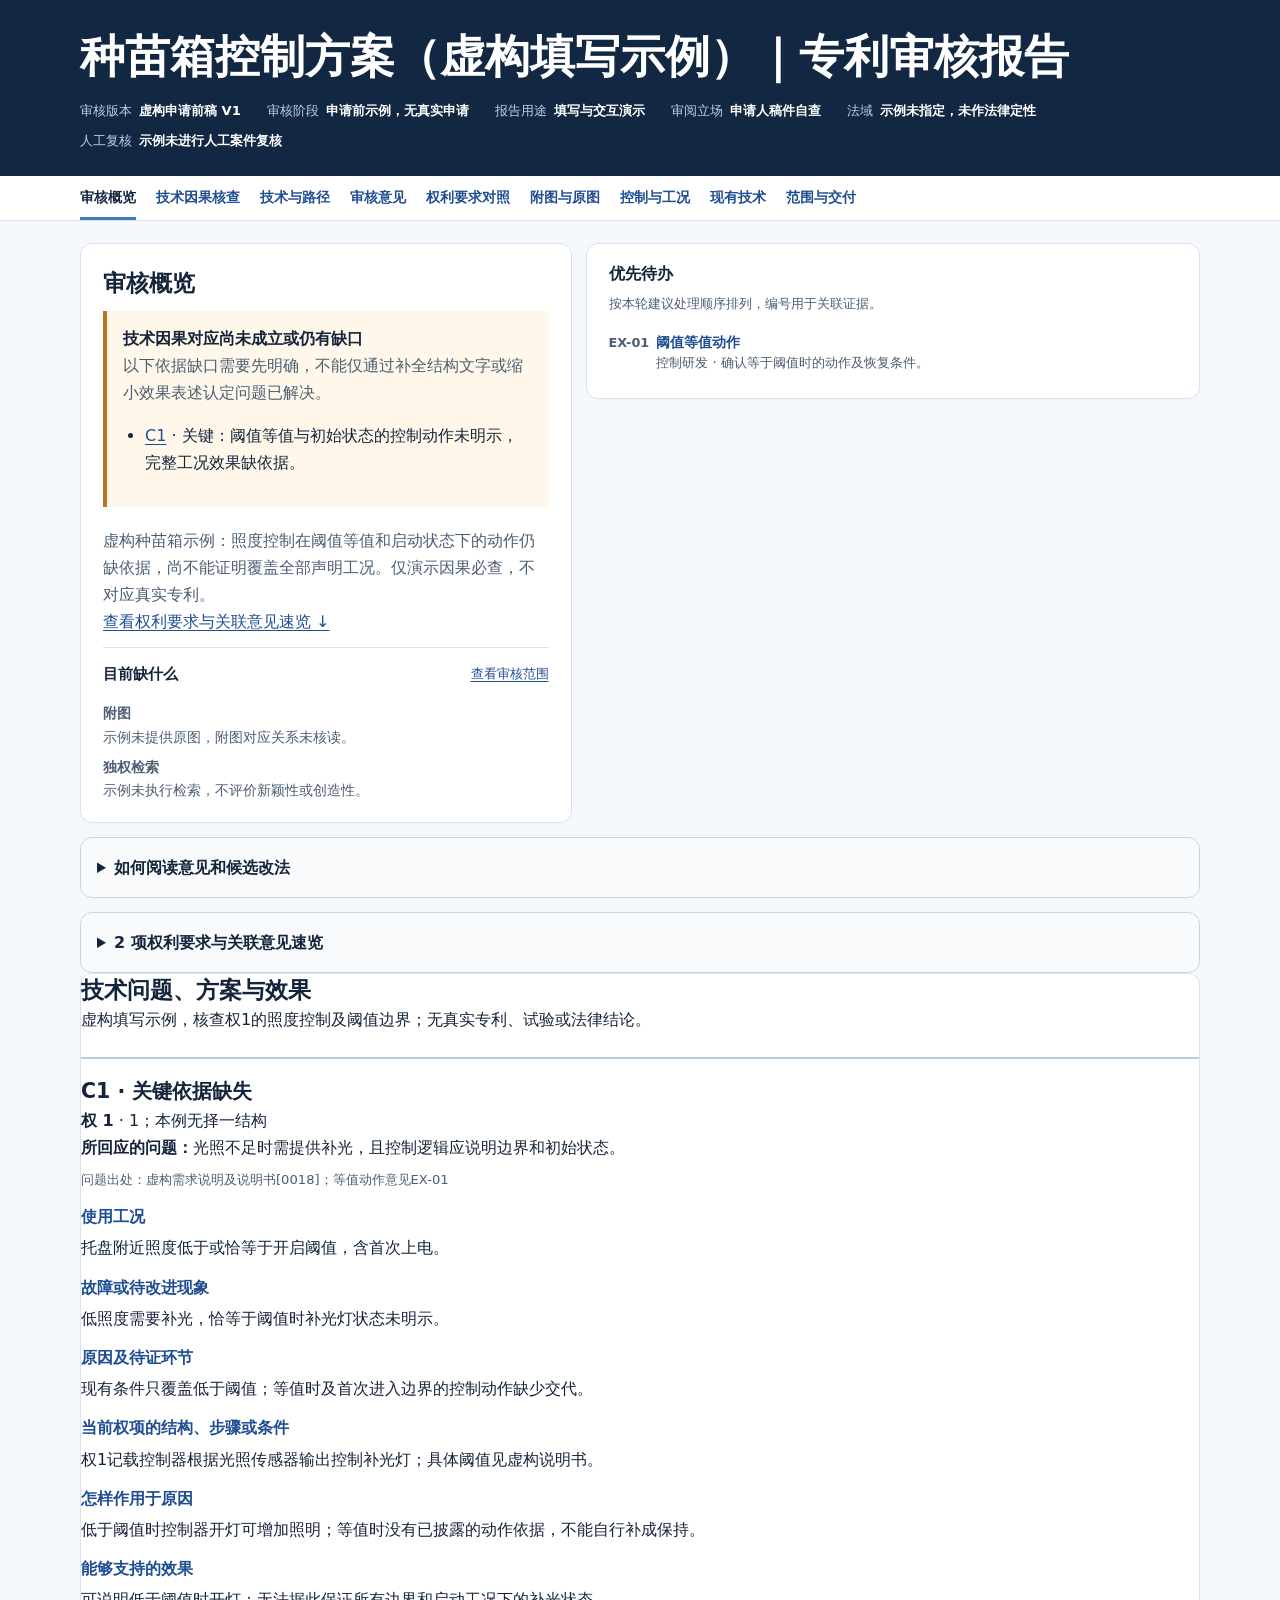
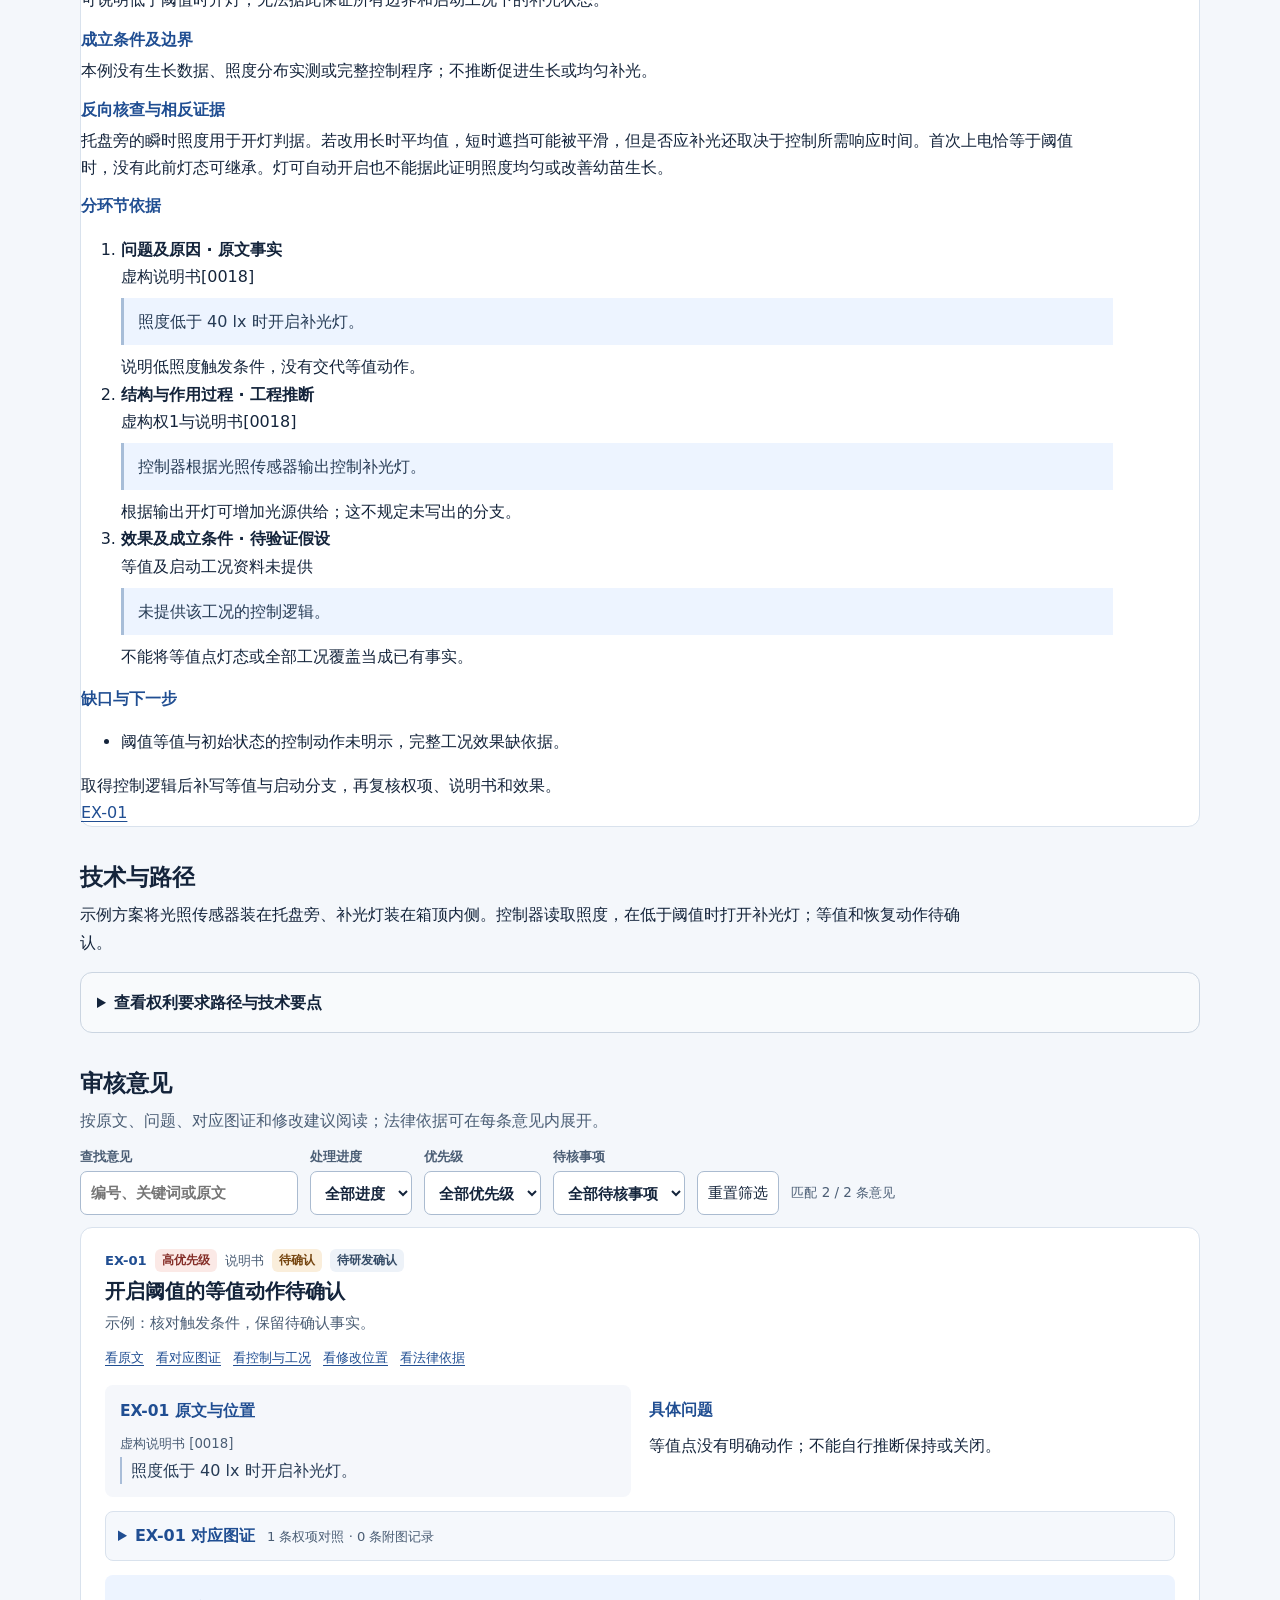
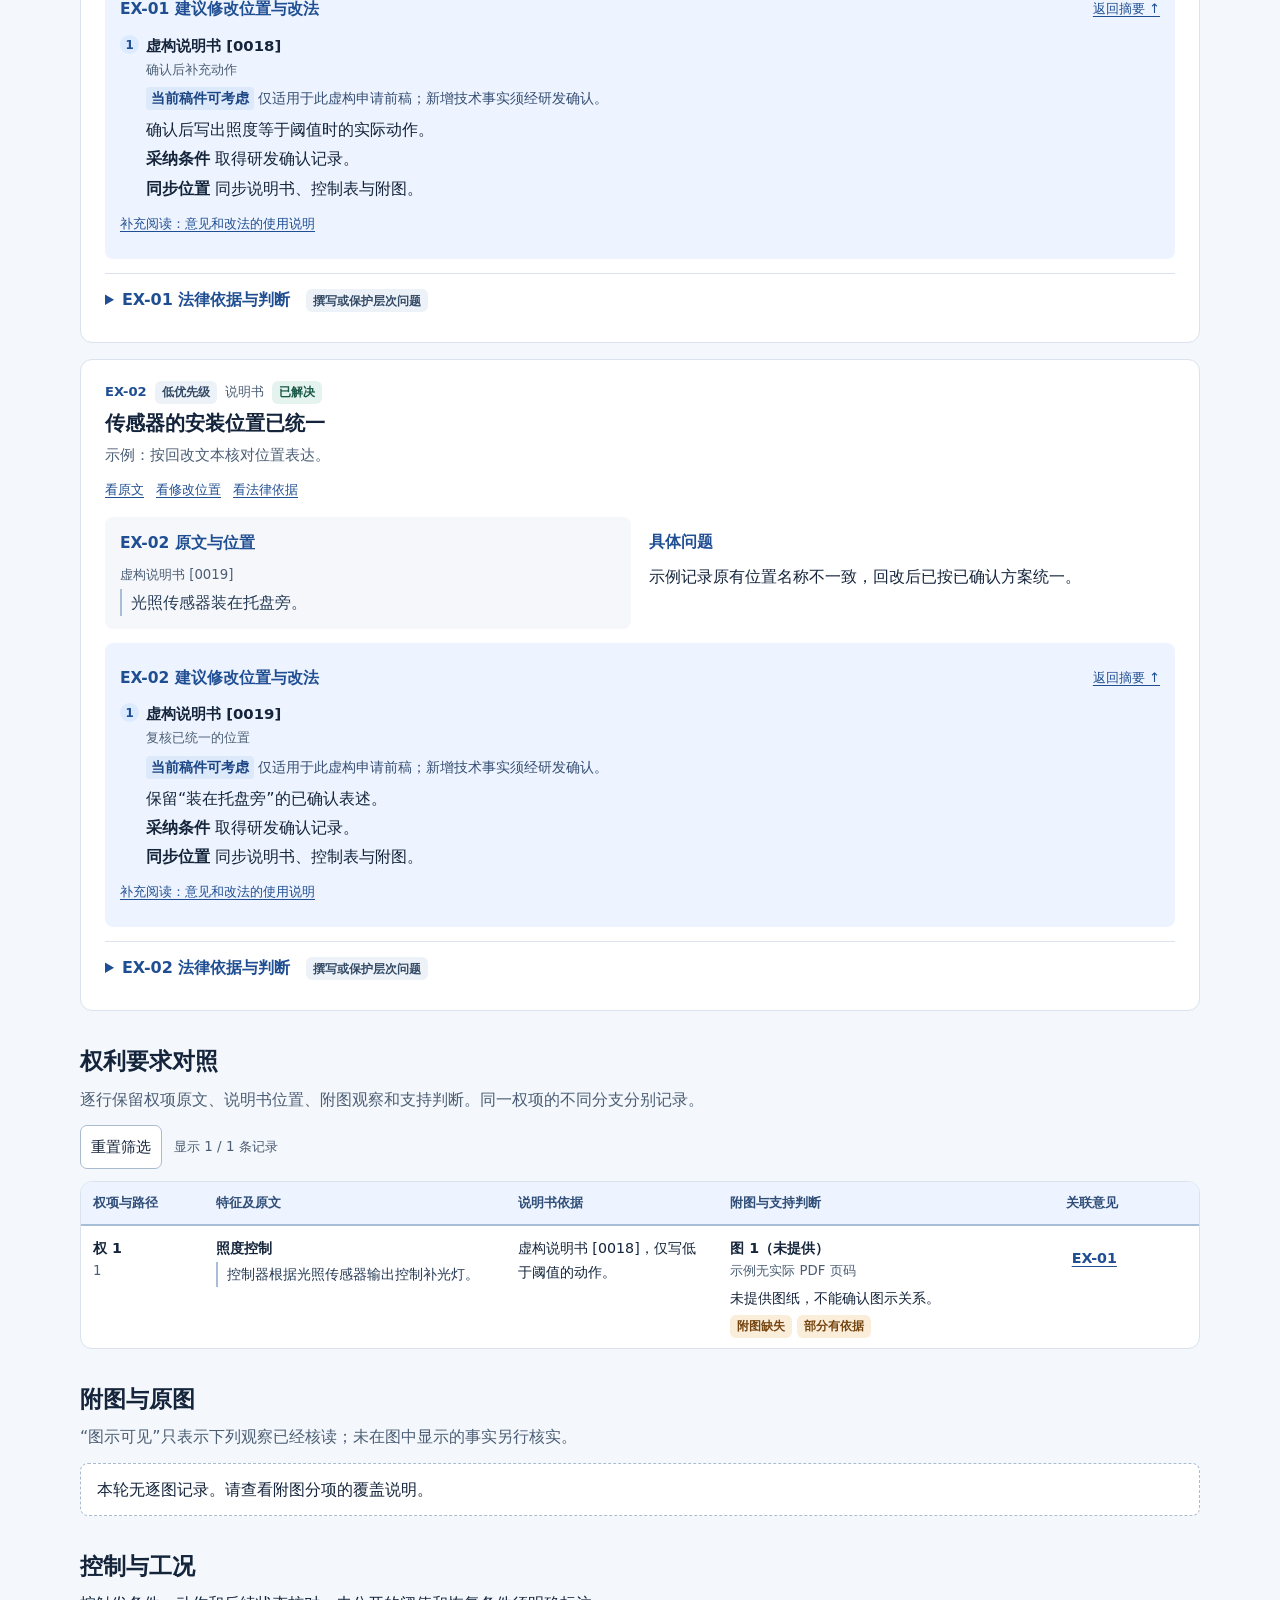
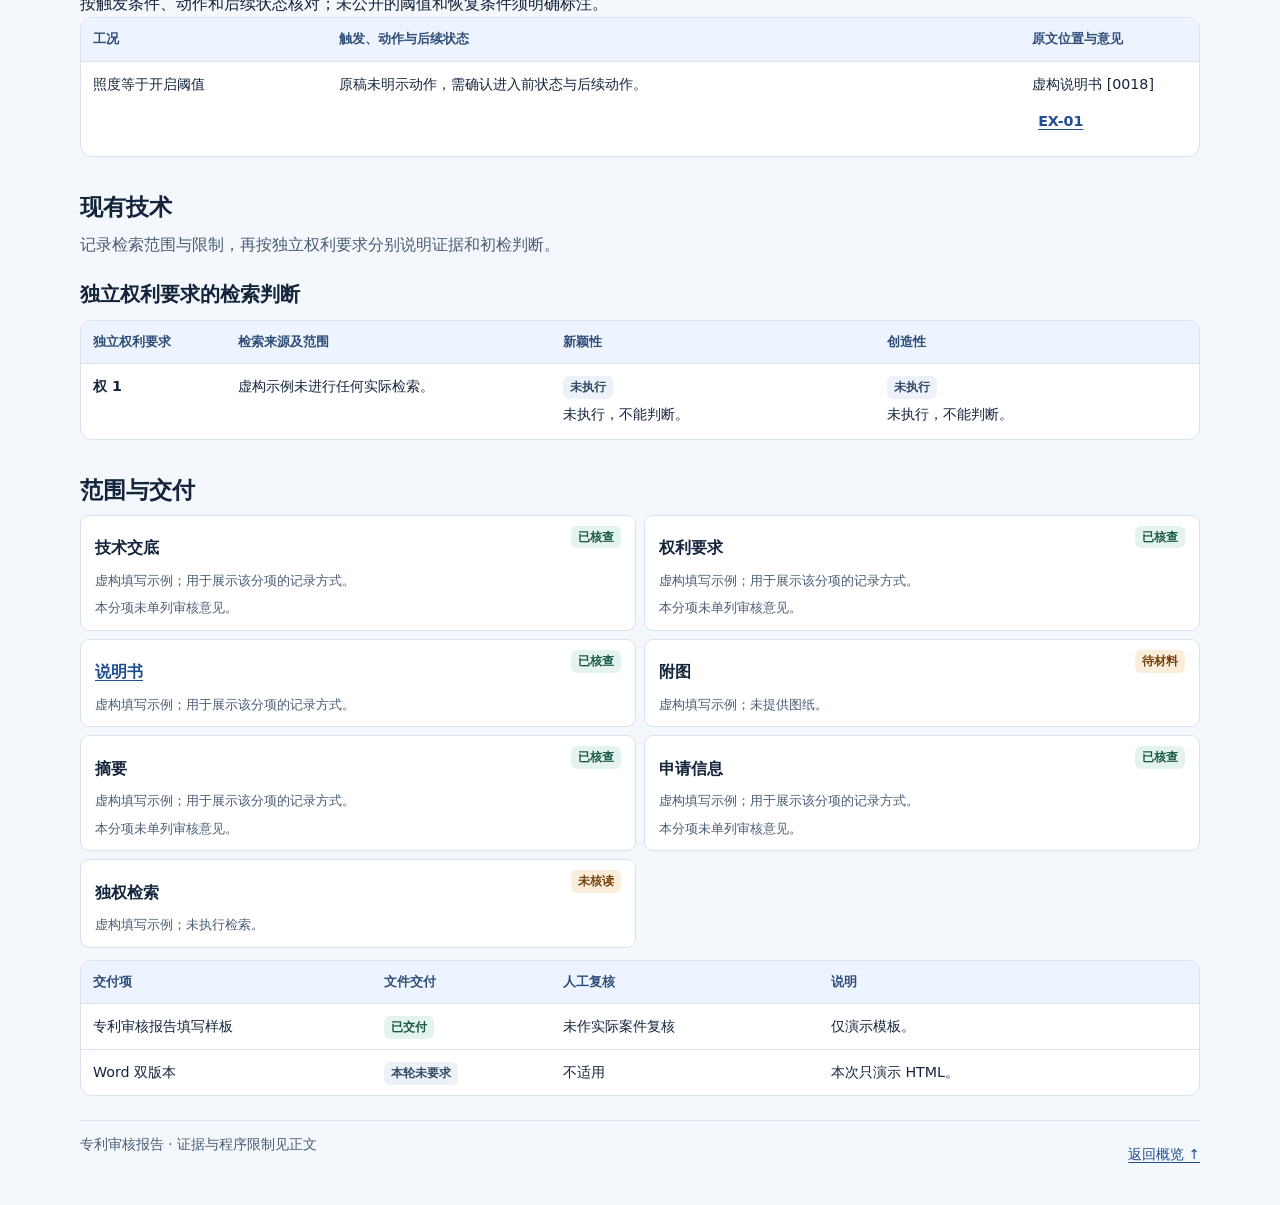
==== commit 4400f24a: "Publish Patent Review Kit v0.6.1 Require causal review for technical claim records and cross-check i" ====
--- a/patent-draft-review/examples/example-report.html
+++ b/patent-draft-review/examples/example-report.html
@@ -251,6 +251,17 @@
       }
     
 /* Shared content components: titles, evidence reading and print preservation. */
+.amendment{border-top:2px solid #a7bdd8;padding-top:20px;margin-top:28px;min-width:0}
+.amendment,.amendment-sources li{scroll-margin-top:calc(var(--nav-height,89px) + 18px)}
+.amendment p,.candidate-text{max-width:56rem;overflow-wrap:anywhere}
+.candidate-text{white-space:pre-wrap;border-left:3px solid #3b74ac;padding:14px 18px;background:#f0f6fc;margin:16px 0}
+.amendment-sources{padding-left:24px}.amendment-sources li{margin:16px 0}
+.amendment a{display:inline-flex;align-items:center;min-height:36px}
+.amendment th:first-child{width:10%}.amendment th:nth-child(2){width:45%}
+.claim-actions ul{padding-left:24px;max-width:56rem}.claim-actions li{margin:8px 0;overflow-wrap:anywhere}
+.combination-basis{border-left:3px solid #a7bdd8;padding-left:16px;margin-top:20px;min-width:0}
+.candidate-check{color:#385674;overflow-wrap:anywhere}
+@media print{.amendment{break-inside:auto}.candidate-text{background:none}.amendment-sources li{break-inside:auto}}
 .reference-list{list-style:none;padding:0}.reference-list li+li{margin-top:16px}
 .reference-list li{scroll-margin-top:calc(var(--nav-height,89px) + 18px)}
 .reference-list a{display:inline-flex;align-items:center;min-height:44px}
@@ -265,18 +276,28 @@
   .review-extra summary{list-style:none}.review-extra summary::marker{content:""}
   #claim-overview td a{min-height:0;line-height:inherit}
 }
+
+/* Required causal evidence remains visible on screen, print and without JS. */
+.causal-alert{border-left:4px solid #b57522;background:#fff8ea;padding:14px 16px;margin:12px 0 20px;overflow-wrap:anywhere}
+.causal-alert ul{padding-left:22px}.causal-alert li+li{margin-top:8px}
+.causal-chain{border-top:2px solid #b7cce0;margin-top:24px;padding-top:18px;min-width:0;scroll-margin-top:calc(var(--nav-height,89px) + 18px)}
+.causal-chain p,.causal-chain li,.causal-chain dd{max-width:62rem;overflow-wrap:anywhere}
+.causal-facts dt{font-weight:650;color:var(--blue);margin-top:12px}.causal-facts dd{margin:4px 0 12px}
+.causal-chain blockquote{margin:8px 0;padding:10px 14px;border-left:3px solid #a7bdd8;background:var(--soft)}
+@media print{.causal-alert,.causal-chain{display:block!important}.causal-chain{break-inside:auto}.causal-alert{background:none}}
 </style>
 </head>
 <body>
   <a class="skip" href="#main">跳到报告正文</a>
   <header class="hero"><div class="container"><h1>种苗箱控制方案（虚构填写示例）｜专利审核报告</h1><dl class="patent-meta"><div><dt>审核版本</dt><dd>虚构申请前稿 V1</dd></div><div><dt>审核阶段</dt><dd>申请前示例，无真实申请</dd></div><div><dt>报告用途</dt><dd>填写与交互演示</dd></div><div><dt>审阅立场</dt><dd>申请人稿件自查</dd></div><div><dt>法域</dt><dd>示例未指定，未作法律定性</dd></div><div><dt>人工复核</dt><dd>示例未进行人工案件复核</dd></div></dl></div></header>
-  <nav class="navigation" aria-label="报告章节"><div class="container"><a href="#overview">审核概览</a><a href="#mechanism">技术与路径</a><a href="#issues">审核意见</a><a href="#evidence">权利要求对照</a><a href="#figures">附图与原图</a><a href="#conditions">控制与工况</a><a href="#search">现有技术</a><a href="#delivery">范围与交付</a></div></nav>
+  <nav class="navigation" aria-label="报告章节"><div class="container"><a href="#overview">审核概览</a><a href="#causal-review">技术因果核查</a><a href="#mechanism">技术与路径</a><a href="#issues">审核意见</a><a href="#evidence">权利要求对照</a><a href="#figures">附图与原图</a><a href="#conditions">控制与工况</a><a href="#search">现有技术</a><a href="#delivery">范围与交付</a></div></nav>
   <main id="main" class="container" tabindex="-1">
-    <section id="overview" class="overview" aria-labelledby="overview-title"><div class="panel summary"><h2 id="overview-title">审核概览</h2><p class="copy">本示例演示怎样记录阈值边界和处理进度。它不对应真实专利，不能作为法律结论。</p><p class="overview-links"><a href="#claim-overview">查看权利要求与关联意见速览 ↓</a></p><div class="gaps"><div class="section-head"><h3>目前缺什么</h3><a href="#delivery">查看审核范围</a></div><ul><li><b>附图</b>示例未提供原图，附图对应关系未核读。</li><li><b>独权检索</b>示例未执行检索，不评价新颖性或创造性。</li></ul></div></div><aside class="panel priority" aria-labelledby="priority-title"><h2 id="priority-title">优先待办</h2><p class="reading-note">按本轮建议处理顺序排列，编号用于关联证据。</p><ul><li><a class="action-link" href="#issue-EX-01"><b>EX-01</b><span><strong>阈值等值动作</strong><small>控制研发 · 确认等于阈值时的动作及恢复条件。</small></span></a></li></ul></aside><details class="review-extra overview-extra" id="reading-guide" tabindex="-1"><summary><h3>如何阅读意见和候选改法</h3></summary><p class="copy">意见编号用于稳定关联证据，处理顺序以优先级和待办为准。待核事项、处理进度和法律判断分别记录。</p><a class="return-link" id="guide-return" href="#overview" hidden>返回来源意见</a></details><details class="review-extra overview-extra" id="claim-overview" tabindex="-1"><summary><h3>2 项权利要求与关联意见速览</h3></summary><p>关联意见据“权利要求对照”逐行汇总。编号链接可查看完整标题、证据和建议。未列关联意见不表示已排除风险；本表不单独作侵权或无效结论。</p><div class="table-wrap"><table role="table"><thead role="rowgroup"><tr role="row"><th scope="col" role="columnheader">权利要求</th><th scope="col" role="columnheader">类型及引用</th><th scope="col" role="columnheader">关联意见</th></tr></thead><tbody role="rowgroup"><tr role="row"><td role="cell"><span class="cell-label" aria-hidden="true">权利要求</span><div><span class="keep">权 1</span></div></td><td role="cell"><span class="cell-label" aria-hidden="true">类型及引用</span><div>独立权利要求</div></td><td role="cell"><span class="cell-label" aria-hidden="true">关联意见</span><div><a href="#issue-EX-01" title="开启阈值的等值动作待确认" aria-label="EX-01 开启阈值的等值动作待确认">EX-01</a></div></td></tr><tr role="row"><td role="cell"><span class="cell-label" aria-hidden="true">权利要求</span><div><span class="keep">权 2</span></div></td><td role="cell"><span class="cell-label" aria-hidden="true">类型及引用</span><div>从属权利要求，引用<span class="keep">权 1</span></div></td><td role="cell"><span class="cell-label" aria-hidden="true">关联意见</span><div>未单列关联意见</div></td></tr></tbody></table></div></details></section>
+    <section id="overview" class="overview" aria-labelledby="overview-title"><div class="panel summary"><h2 id="overview-title">审核概览</h2><div id="causal-overview" class="causal-alert"><b>技术因果对应尚未成立或仍有缺口</b><p>以下依据缺口需要先明确，不能仅通过补全结构文字或缩小效果表述认定问题已解决。</p><ul><li><a href="#causal-chain-4331">C1</a> · 关键：阈值等值与初始状态的控制动作未明示，完整工况效果缺依据。</li></ul></div><p class="copy">虚构种苗箱示例：照度控制在阈值等值和启动状态下的动作仍缺依据，尚不能证明覆盖全部声明工况。仅演示因果必查，不对应真实专利。</p><p class="overview-links"><a href="#claim-overview">查看权利要求与关联意见速览 ↓</a></p><div class="gaps"><div class="section-head"><h3>目前缺什么</h3><a href="#delivery">查看审核范围</a></div><ul><li><b>附图</b>示例未提供原图，附图对应关系未核读。</li><li><b>独权检索</b>示例未执行检索，不评价新颖性或创造性。</li></ul></div></div><aside class="panel priority" aria-labelledby="priority-title"><h2 id="priority-title">优先待办</h2><p class="reading-note">按本轮建议处理顺序排列，编号用于关联证据。</p><ul><li><a class="action-link" href="#issue-EX-01"><b>EX-01</b><span><strong>阈值等值动作</strong><small>控制研发 · 确认等于阈值时的动作及恢复条件。</small></span></a></li></ul></aside><details class="review-extra overview-extra" id="reading-guide" tabindex="-1"><summary><h3>如何阅读意见和候选改法</h3></summary><p class="copy">意见编号用于稳定关联证据，处理顺序以优先级和待办为准。待核事项、处理进度和法律判断分别记录。</p><a class="return-link" id="guide-return" href="#overview" hidden>返回来源意见</a></details><details class="review-extra overview-extra" id="claim-overview" tabindex="-1"><summary><h3>2 项权利要求与关联意见速览</h3></summary><p>关联意见据“权利要求对照”逐行汇总。编号链接可查看完整标题、证据和建议。未列关联意见不表示已排除风险；本表不单独作侵权或无效结论。</p><div class="table-wrap"><table role="table"><thead role="rowgroup"><tr role="row"><th scope="col" role="columnheader">权利要求</th><th scope="col" role="columnheader">类型及引用</th><th scope="col" role="columnheader">关联意见</th></tr></thead><tbody role="rowgroup"><tr role="row"><td role="cell"><span class="cell-label" aria-hidden="true">权利要求</span><div><span class="keep">权 1</span></div></td><td role="cell"><span class="cell-label" aria-hidden="true">类型及引用</span><div>独立权利要求</div></td><td role="cell"><span class="cell-label" aria-hidden="true">关联意见</span><div><a href="#issue-EX-01" title="开启阈值的等值动作待确认" aria-label="EX-01 开启阈值的等值动作待确认">EX-01</a></div></td></tr><tr role="row"><td role="cell"><span class="cell-label" aria-hidden="true">权利要求</span><div><span class="keep">权 2</span></div></td><td role="cell"><span class="cell-label" aria-hidden="true">类型及引用</span><div>从属权利要求，引用<span class="keep">权 1</span></div></td><td role="cell"><span class="cell-label" aria-hidden="true">关联意见</span><div>未单列关联意见</div></td></tr></tbody></table></div></details></section>
+<section id="causal-review" class="panel" aria-labelledby="causal-review-title"><h2 id="causal-review-title">技术问题、方案与效果</h2><p>虚构填写示例，核查权1的照度控制及阈值边界；无真实专利、试验或法律结论。</p><article class="causal-chain" id="causal-chain-4331" tabindex="-1"><h3>C1 · 关键依据缺失</h3><p><b>权 1</b> · 1；本例无择一结构</p><p><b>所回应的问题：</b>光照不足时需提供补光，且控制逻辑应说明边界和初始状态。</p><p class="reading-note">问题出处：虚构需求说明及说明书[0018]；等值动作意见EX-01</p><dl class="causal-facts"><dt>使用工况</dt><dd>托盘附近照度低于或恰等于开启阈值，含首次上电。</dd><dt>故障或待改进现象</dt><dd>低照度需要补光，恰等于阈值时补光灯状态未明示。</dd><dt>原因及待证环节</dt><dd>现有条件只覆盖低于阈值；等值时及首次进入边界的控制动作缺少交代。</dd><dt>当前权项的结构、步骤或条件</dt><dd>权1记载控制器根据光照传感器输出控制补光灯；具体阈值见虚构说明书。</dd><dt>怎样作用于原因</dt><dd>低于阈值时控制器开灯可增加照明；等值时没有已披露的动作依据，不能自行补成保持。</dd><dt>能够支持的效果</dt><dd>可说明低于阈值时开灯；无法据此保证所有边界和启动工况下的补光状态。</dd><dt>成立条件及边界</dt><dd>本例没有生长数据、照度分布实测或完整控制程序；不推断促进生长或均匀补光。</dd><dt>反向核查与相反证据</dt><dd>托盘旁的瞬时照度用于开灯判据。若改用长时平均值，短时遮挡可能被平滑，但是否应补光还取决于控制所需响应时间。首次上电恰等于阈值时，没有此前灯态可继承。灯可自动开启也不能据此证明照度均匀或改善幼苗生长。</dd></dl><h4>分环节依据</h4><ol><li><b>问题及原因 · 原文事实</b><p>虚构说明书[0018]</p><blockquote>照度低于 40 lx 时开启补光灯。</blockquote><p>说明低照度触发条件，没有交代等值动作。</p></li><li><b>结构与作用过程 · 工程推断</b><p>虚构权1与说明书[0018]</p><blockquote>控制器根据光照传感器输出控制补光灯。</blockquote><p>根据输出开灯可增加光源供给；这不规定未写出的分支。</p></li><li><b>效果及成立条件 · 待验证假设</b><p>等值及启动工况资料未提供</p><blockquote>未提供该工况的控制逻辑。</blockquote><p>不能将等值点灯态或全部工况覆盖当成已有事实。</p></li></ol><h4>缺口与下一步</h4><ul><li>阈值等值与初始状态的控制动作未明示，完整工况效果缺依据。</li></ul><p>取得控制逻辑后补写等值与启动分支，再复核权项、说明书和效果。</p><p><a href="#issue-EX-01">EX-01</a></p></article></section>
 <section id="mechanism" class="section " aria-labelledby="mechanism-title"><h2 id="mechanism-title">技术与路径</h2><p class="copy">示例方案将光照传感器装在托盘旁、补光灯装在箱顶内侧。控制器读取照度，在低于阈值时打开补光灯；等值和恢复动作待确认。</p><details class="review-extra " id="claim-paths" tabindex="-1"><summary><h3>查看权利要求路径与技术要点</h3></summary><p class="copy">从属项继承其实际引用路径中的全部限定，再增加自身限定。兄弟项不自动组合；择一引用按各条路径分别核对。</p><ul><li><strong><span class="keep">权 1</span></strong> 控制器根据照度控制箱顶补光灯。<small>路径：1</small></li><li><strong><span class="keep">权 2</span></strong> 传感器装在托盘旁。<small>路径：1 → 2</small></li></ul></details></section>
-<section id="issues" class="section " aria-labelledby="issues-title"><h2 id="issues-title">审核意见</h2><p class="intro">按原文、问题、对应图证和修改建议阅读；法律依据可在每条意见内展开。</p><div class="toolbar" hidden><label class="search-control">查找意见<input id="issue-query" type="search" placeholder="编号、关键词或原文"></label><label hidden>分项<select id="section-filter"><option value="">全部分项</option><option value="description">说明书</option></select></label><label>处理进度<select id="issue-filter"><option value="">全部进度</option><option value="pending">待确认</option><option value="resolved">已解决</option></select></label><label>优先级<select id="priority-filter"><option value="">全部优先级</option><option value="medium">中优先级</option><option value="low">低优先级</option></select></label><label>待核事项<select id="confirmation-filter"><option value="">全部待核事项</option><option value="technical">待研发确认</option><option value="none">无待核事项</option></select></label><button id="reset-issues" type="button">重置筛选</button><output id="issue-count" aria-live="polite"></output></div><p class="empty filter-empty" id="issue-empty" hidden>没有符合当前筛选条件的意见，请调整条件。</p><div class="issue-list">
-<article class="issue" id="issue-EX-01" data-section="description" data-status="pending" data-confirmation="technical" data-priority="medium" tabindex="-1">
-  <div class="issue-meta"><b>EX-01</b><span class="chip warn">中优先级</span><span>说明书</span><span class="chip warn">待确认</span><span class="chip neutral">待研发确认</span>
+<section id="issues" class="section " aria-labelledby="issues-title"><h2 id="issues-title">审核意见</h2><p class="intro">按原文、问题、对应图证和修改建议阅读；法律依据可在每条意见内展开。</p><div class="toolbar" hidden><label class="search-control">查找意见<input id="issue-query" type="search" placeholder="编号、关键词或原文"></label><label hidden>分项<select id="section-filter"><option value="">全部分项</option><option value="description">说明书</option></select></label><label>处理进度<select id="issue-filter"><option value="">全部进度</option><option value="pending">待确认</option><option value="resolved">已解决</option></select></label><label>优先级<select id="priority-filter"><option value="">全部优先级</option><option value="high">高优先级</option><option value="low">低优先级</option></select></label><label>待核事项<select id="confirmation-filter"><option value="">全部待核事项</option><option value="technical">待研发确认</option><option value="none">无待核事项</option></select></label><button id="reset-issues" type="button">重置筛选</button><output id="issue-count" aria-live="polite"></output></div><p class="empty filter-empty" id="issue-empty" hidden>没有符合当前筛选条件的意见，请调整条件。</p><div class="issue-list">
+<article class="issue" id="issue-EX-01" data-section="description" data-status="pending" data-confirmation="technical" data-priority="high" tabindex="-1">
+  <div class="issue-meta"><b>EX-01</b><span class="chip danger">高优先级</span><span>说明书</span><span class="chip warn">待确认</span><span class="chip neutral">待研发确认</span>
     <span class="filter-exception" hidden>已定位到筛选条件外的意见</span></div>
   <div class="issue-heading"><h3>开启阈值的等值动作待确认</h3></div><p class="issue-summary">示例：核对触发条件，保留待确认事实。</p>
   <nav class="issue-jumps" aria-label="EX-01 小节"><a href="#original-EX-01">看原文</a><a href="#related-EX-01">看对应图证</a><a href="#conditions">看控制与工况</a><a href="#edit-EX-01">看修改位置</a><a href="#law-EX-01">看法律依据</a></nav>
